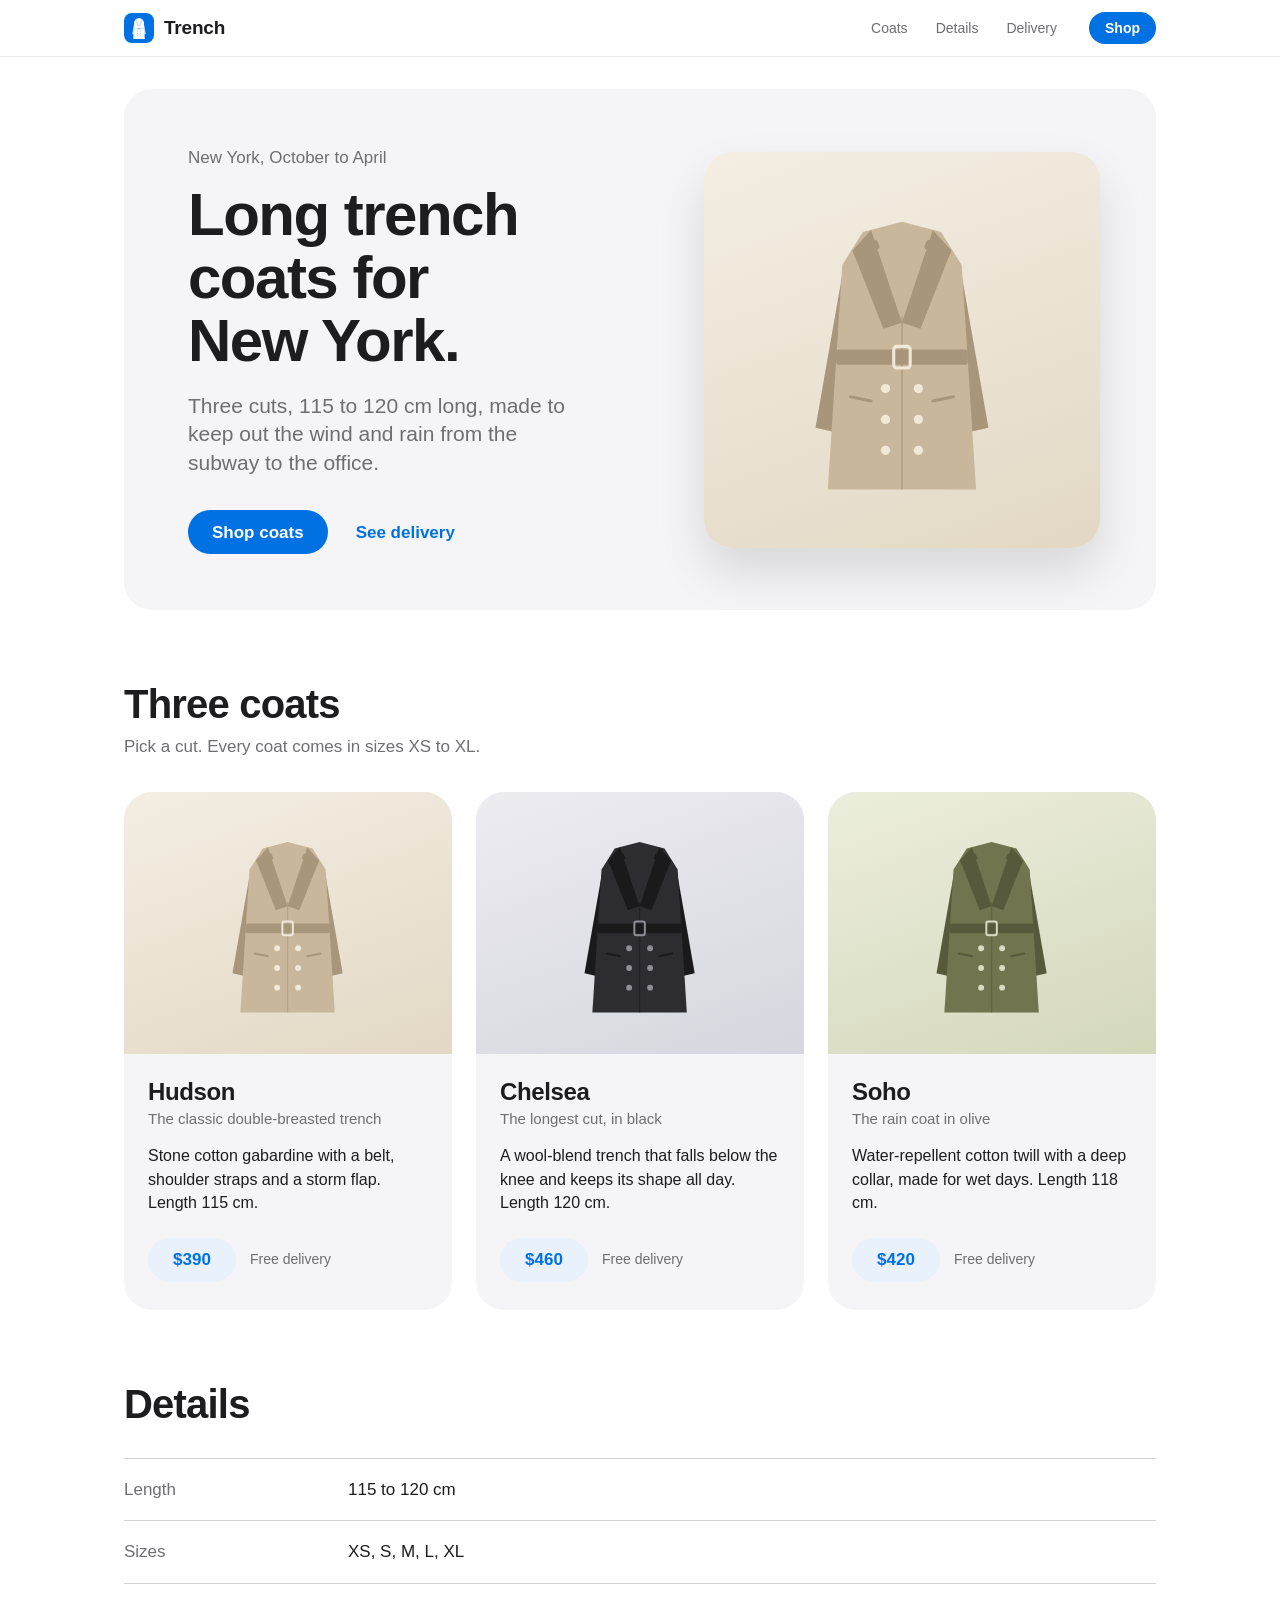
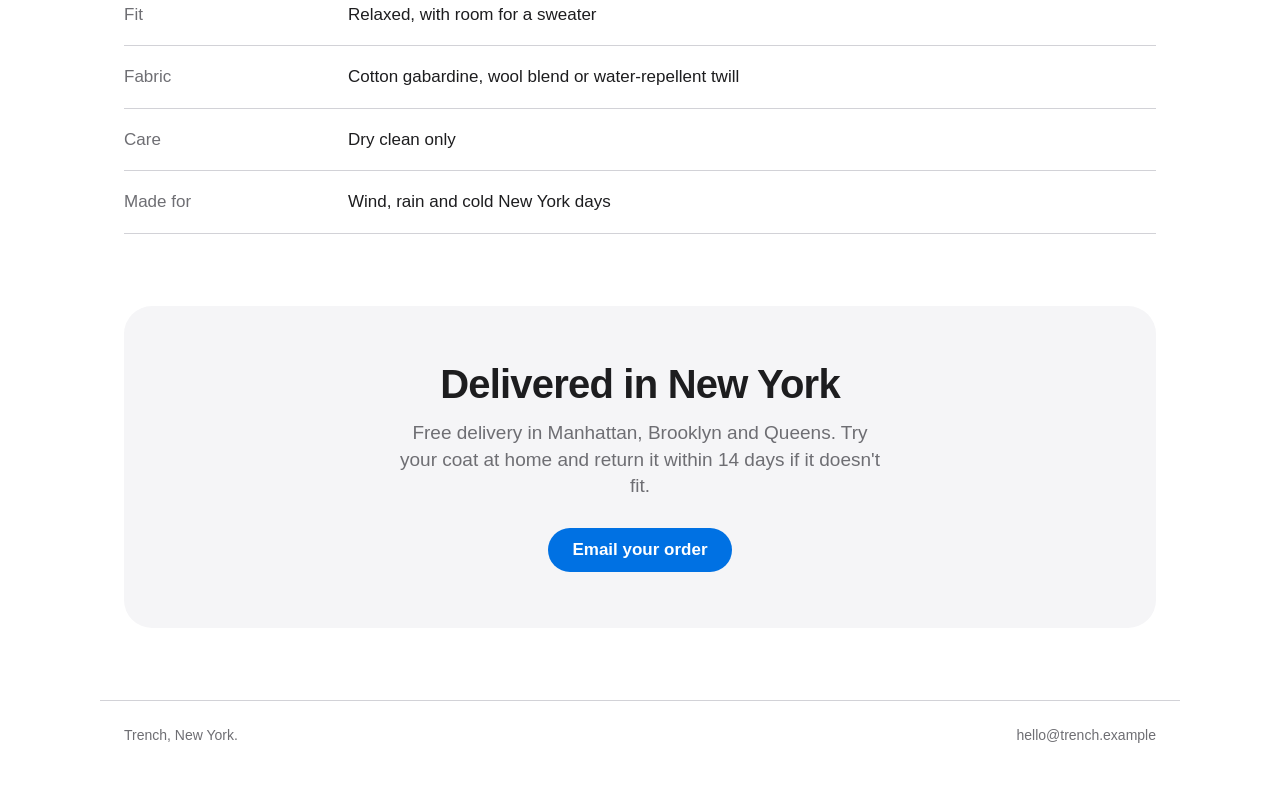
==== index.html @ 6873baaa "Add first version of the Trench website Static site in an App Store style: white background, blue bu" ====
<!doctype html>
<html lang="en">
<head>
  <meta charset="utf-8">
  <meta name="viewport" content="width=device-width, initial-scale=1">
  <title>Trench — Long trench coats in New York</title>
  <meta name="description" content="Three long trench coats, made for New York weather. Free delivery in Manhattan, Brooklyn and Queens.">
  <meta name="theme-color" content="#ffffff">
  <link rel="icon" href="data:image/svg+xml,%3Csvg xmlns='http://www.w3.org/2000/svg' viewBox='0 0 64 64'%3E%3Crect width='64' height='64' rx='14' fill='%230071e3'/%3E%3Cpath d='M22 12h20l6 14-5 30H21l-5-30z' fill='%23fff'/%3E%3C/svg%3E">
  <link rel="stylesheet" href="styles.css">
</head>
<body>

  <!-- One coat drawing, reused with a different colour for each model -->
  <svg width="0" height="0" style="position:absolute" aria-hidden="true" focusable="false">
    <defs>
      <symbol id="coat" viewBox="0 0 200 300">
        <!-- sleeves -->
        <path d="M44 66 L16 226 L42 232 L66 112 Z" fill="var(--coat-dark)"/>
        <path d="M156 66 L184 226 L158 232 L134 112 Z" fill="var(--coat-dark)"/>
        <!-- body -->
        <path d="M62 36 L100 26 L138 36 L158 68 L172 286 L28 286 L42 68 Z" fill="var(--coat)"/>
        <!-- centre placket -->
        <path d="M100 118 L100 286" stroke="var(--coat-dark)" stroke-width="2" opacity=".55"/>
        <!-- collar and lapels -->
        <path d="M70 34 L100 124 L82 130 L52 54 Z" fill="var(--coat-dark)"/>
        <path d="M130 34 L100 124 L118 130 L148 54 Z" fill="var(--coat-dark)"/>
        <!-- shoulder straps -->
        <rect x="52" y="48" width="26" height="9" rx="2" transform="rotate(-24 65 52)" fill="var(--coat-dark)"/>
        <rect x="122" y="48" width="26" height="9" rx="2" transform="rotate(24 135 52)" fill="var(--coat-dark)"/>
        <!-- belt -->
        <rect x="36" y="150" width="128" height="15" rx="3" fill="var(--coat-dark)"/>
        <rect x="92" y="147" width="16" height="21" rx="3" fill="none" stroke="var(--coat-light)" stroke-width="3"/>
        <!-- buttons -->
        <g fill="var(--coat-light)">
          <circle cx="84" cy="188" r="4.5"/><circle cx="116" cy="188" r="4.5"/>
          <circle cx="84" cy="218" r="4.5"/><circle cx="116" cy="218" r="4.5"/>
          <circle cx="84" cy="248" r="4.5"/><circle cx="116" cy="248" r="4.5"/>
        </g>
        <!-- pockets -->
        <path d="M50 196 L70 200 M150 196 L130 200" stroke="var(--coat-dark)" stroke-width="3" stroke-linecap="round"/>
      </symbol>
    </defs>
  </svg>

  <header class="nav">
    <div class="nav-inner">
      <a class="brand" href="#top" aria-label="Trench, home">
        <span class="brand-icon" aria-hidden="true">
          <svg viewBox="0 0 200 300" style="--coat:#fff;--coat-dark:#cfe3fb;--coat-light:#0071e3"><use href="#coat"/></svg>
        </span>
        Trench
      </a>
      <nav class="nav-links" aria-label="Main">
        <a href="#coats">Coats</a>
        <a href="#details">Details</a>
        <a href="#delivery">Delivery</a>
      </nav>
      <a class="btn btn-sm" href="#coats">Shop</a>
    </div>
  </header>

  <main id="top">

    <section class="hero" aria-labelledby="hero-title">
      <div class="hero-card">
        <div class="hero-copy">
          <p class="hero-sub">New York, October to April</p>
          <h1 id="hero-title">Long trench coats for New York.</h1>
          <p class="hero-text">Three cuts, 115 to 120 cm long, made to keep out the wind and rain from the subway to the office.</p>
          <div class="hero-actions">
            <a class="btn" href="#coats">Shop coats</a>
            <a class="link" href="#delivery">See delivery</a>
          </div>
        </div>
        <div class="hero-art" aria-hidden="true">
          <div class="tile tile-stone hero-tile">
            <svg viewBox="0 0 200 300" class="coat coat-stone"><use href="#coat"/></svg>
          </div>
        </div>
      </div>
    </section>

    <section class="section" id="coats" aria-labelledby="coats-title">
      <div class="section-head">
        <h2 id="coats-title">Three coats</h2>
        <p>Pick a cut. Every coat comes in sizes XS to XL.</p>
      </div>

      <div class="cards">

        <article class="card">
          <div class="tile tile-stone" aria-hidden="true">
            <svg viewBox="0 0 200 300" class="coat coat-stone"><use href="#coat"/></svg>
          </div>
          <div class="card-body">
            <h3>Hudson</h3>
            <p class="card-sub">The classic double-breasted trench</p>
            <p class="card-text">Stone cotton gabardine with a belt, shoulder straps and a storm flap. Length 115 cm.</p>
            <div class="card-foot">
              <a class="btn btn-price" href="mailto:hello@trench.example?subject=Order%3A%20Hudson%20trench&amp;body=Size%3A%20%0AAddress%20in%20New%20York%3A%20" aria-label="Order Hudson for $390">$390</a>
              <span class="muted">Free delivery</span>
            </div>
          </div>
        </article>

        <article class="card">
          <div class="tile tile-black" aria-hidden="true">
            <svg viewBox="0 0 200 300" class="coat coat-black"><use href="#coat"/></svg>
          </div>
          <div class="card-body">
            <h3>Chelsea</h3>
            <p class="card-sub">The longest cut, in black</p>
            <p class="card-text">A wool-blend trench that falls below the knee and keeps its shape all day. Length 120 cm.</p>
            <div class="card-foot">
              <a class="btn btn-price" href="mailto:hello@trench.example?subject=Order%3A%20Chelsea%20trench&amp;body=Size%3A%20%0AAddress%20in%20New%20York%3A%20" aria-label="Order Chelsea for $460">$460</a>
              <span class="muted">Free delivery</span>
            </div>
          </div>
        </article>

        <article class="card">
          <div class="tile tile-olive" aria-hidden="true">
            <svg viewBox="0 0 200 300" class="coat coat-olive"><use href="#coat"/></svg>
          </div>
          <div class="card-body">
            <h3>Soho</h3>
            <p class="card-sub">The rain coat in olive</p>
            <p class="card-text">Water-repellent cotton twill with a deep collar, made for wet days. Length 118 cm.</p>
            <div class="card-foot">
              <a class="btn btn-price" href="mailto:hello@trench.example?subject=Order%3A%20Soho%20trench&amp;body=Size%3A%20%0AAddress%20in%20New%20York%3A%20" aria-label="Order Soho for $420">$420</a>
              <span class="muted">Free delivery</span>
            </div>
          </div>
        </article>

      </div>
    </section>

    <section class="section" id="details" aria-labelledby="details-title">
      <div class="section-head">
        <h2 id="details-title">Details</h2>
      </div>
      <dl class="facts">
        <div><dt>Length</dt><dd>115 to 120 cm</dd></div>
        <div><dt>Sizes</dt><dd>XS, S, M, L, XL</dd></div>
        <div><dt>Fit</dt><dd>Relaxed, with room for a sweater</dd></div>
        <div><dt>Fabric</dt><dd>Cotton gabardine, wool blend or water-repellent twill</dd></div>
        <div><dt>Care</dt><dd>Dry clean only</dd></div>
        <div><dt>Made for</dt><dd>Wind, rain and cold New York days</dd></div>
      </dl>
    </section>

    <section class="section" id="delivery" aria-labelledby="delivery-title">
      <div class="band">
        <h2 id="delivery-title">Delivered in New York</h2>
        <p>Free delivery in Manhattan, Brooklyn and Queens. Try your coat at home and return it within 14 days if it doesn't fit.</p>
        <a class="btn" href="mailto:hello@trench.example?subject=Trench%20order">Email your order</a>
      </div>
    </section>

  </main>

  <footer class="footer">
    <p>Trench, New York.</p>
    <p><a href="mailto:hello@trench.example">hello@trench.example</a></p>
  </footer>

</body>
</html>
---- styles.css ----
:root {
  --blue: #0071e3;
  --blue-hover: #0a84ff;
  --ink: #1d1d1f;
  --muted: #6e6e73;
  --gray: #f5f5f7;
  --line: #d2d2d7;
  --white: #fff;
  --radius-lg: 28px;
  --radius-md: 22px;
  --maxw: 1080px;
  --gutter: 24px;
  --font: -apple-system, BlinkMacSystemFont, "SF Pro Text", "SF Pro Display", "Helvetica Neue", Helvetica, Arial, sans-serif;
}

*, *::before, *::after { box-sizing: border-box; }

html { scroll-behavior: smooth; scroll-padding-top: 72px; }

body {
  margin: 0;
  background: var(--white);
  color: var(--ink);
  font-family: var(--font);
  font-size: 17px;
  line-height: 1.5;
  -webkit-font-smoothing: antialiased;
}

h1, h2, h3, p, dl, dd { margin: 0; }

a { color: inherit; }

:focus-visible {
  outline: 3px solid var(--blue);
  outline-offset: 3px;
  border-radius: 8px;
}

/* ---------- Buttons ---------- */

.btn {
  display: inline-flex;
  align-items: center;
  justify-content: center;
  min-height: 44px;
  padding: 0 24px;
  border-radius: 999px;
  background: var(--blue);
  color: var(--white);
  font-size: 17px;
  font-weight: 600;
  text-decoration: none;
  transition: background-color .15s ease;
}

.btn:hover { background: var(--blue-hover); }

.btn-sm {
  min-height: 32px;
  padding: 0 16px;
  font-size: 14px;
}

.btn-price {
  min-width: 88px;
  background: #e8f1fc;
  color: var(--blue);
}

.btn-price:hover {
  background: var(--blue);
  color: var(--white);
}

.link {
  color: var(--blue);
  font-weight: 600;
  text-decoration: none;
}

.link:hover { text-decoration: underline; }

/* ---------- Navigation ---------- */

.nav {
  position: sticky;
  top: 0;
  z-index: 10;
  background: rgba(255, 255, 255, .82);
  -webkit-backdrop-filter: saturate(180%) blur(20px);
  backdrop-filter: saturate(180%) blur(20px);
  border-bottom: 1px solid rgba(0, 0, 0, .08);
}

.nav-inner {
  max-width: var(--maxw);
  margin: 0 auto;
  padding: 0 var(--gutter);
  height: 56px;
  display: flex;
  align-items: center;
  gap: 32px;
}

.brand {
  display: inline-flex;
  align-items: center;
  gap: 10px;
  font-size: 19px;
  font-weight: 700;
  letter-spacing: -.01em;
  text-decoration: none;
  margin-right: auto;
}

.brand-icon {
  display: grid;
  place-items: center;
  width: 30px;
  height: 30px;
  border-radius: 8px;
  background: var(--blue);
}

.brand-icon svg { width: 16px; height: 24px; }

.nav-links { display: flex; gap: 28px; }

.nav-links a {
  font-size: 14px;
  color: var(--muted);
  text-decoration: none;
}

.nav-links a:hover { color: var(--ink); }

/* ---------- Hero ---------- */

.hero {
  max-width: var(--maxw);
  margin: 0 auto;
  padding: 32px var(--gutter) 0;
}

.hero-card {
  display: grid;
  grid-template-columns: 1.1fr .9fr;
  align-items: center;
  gap: 32px;
  background: var(--gray);
  border-radius: var(--radius-lg);
  padding: 56px 56px 56px 64px;
  overflow: hidden;
}

.hero-sub {
  font-size: 17px;
  color: var(--muted);
  margin-bottom: 12px;
}

.hero-copy h1 {
  font-size: clamp(36px, 5.4vw, 60px);
  line-height: 1.05;
  letter-spacing: -.025em;
  font-weight: 700;
  max-width: 11ch;
}

.hero-text {
  margin-top: 20px;
  max-width: 34ch;
  font-size: 21px;
  line-height: 1.38;
  color: var(--muted);
}

.hero-actions {
  display: flex;
  align-items: center;
  gap: 28px;
  margin-top: 32px;
}

.hero-art { display: flex; justify-content: center; }

.hero-tile {
  width: min(100%, 360px);
  aspect-ratio: 1 / 1;
  box-shadow: 0 24px 48px rgba(0, 0, 0, .12);
}

/* ---------- Coat tiles ---------- */

.tile {
  display: grid;
  place-items: center;
  border-radius: var(--radius-lg);
  aspect-ratio: 1 / 1;
  width: 100%;
}

.tile .coat { width: 50%; height: auto; }

.tile-stone { background: linear-gradient(160deg, #f4eee3, #e3d8c5); }
.tile-black { background: linear-gradient(160deg, #ececf1, #d6d6de); }
.tile-olive { background: linear-gradient(160deg, #eceedd, #d4d8bb); }

.coat-stone { --coat: #c9b79c; --coat-dark: #a8967a; --coat-light: #f1e8d8; }
.coat-black { --coat: #2d2d31; --coat-dark: #1a1a1d; --coat-light: #8e8e96; }
.coat-olive { --coat: #70744f; --coat-dark: #565a3b; --coat-light: #d9dcc0; }

.hero-tile .coat { width: 52%; }

/* ---------- Sections ---------- */

.section {
  max-width: var(--maxw);
  margin: 0 auto;
  padding: 72px var(--gutter) 0;
}

.section-head { margin-bottom: 32px; }

.section-head h2,
.band h2 {
  font-size: clamp(28px, 3.6vw, 40px);
  line-height: 1.1;
  letter-spacing: -.02em;
  font-weight: 700;
}

.section-head p {
  margin-top: 8px;
  color: var(--muted);
}

/* ---------- Coat cards ---------- */

.cards {
  display: grid;
  grid-template-columns: repeat(3, 1fr);
  gap: 24px;
}

.card {
  display: flex;
  flex-direction: column;
  background: var(--gray);
  border-radius: var(--radius-lg);
  overflow: hidden;
}

.card .tile {
  border-radius: 0;
  aspect-ratio: 5 / 4;
}

.card .tile .coat { width: 40%; }

.card-body {
  display: flex;
  flex-direction: column;
  flex: 1;
  padding: 24px 24px 28px;
}

.card-body h3 {
  font-size: 24px;
  line-height: 1.15;
  letter-spacing: -.015em;
  font-weight: 700;
}

.card-sub {
  margin-top: 2px;
  color: var(--muted);
  font-size: 15px;
}

.card-text {
  margin-top: 14px;
  font-size: 16px;
  line-height: 1.45;
}

.card-foot {
  display: flex;
  align-items: center;
  gap: 14px;
  margin-top: auto;
  padding-top: 24px;
}

.muted {
  color: var(--muted);
  font-size: 14px;
}

/* ---------- Details list ---------- */

.facts {
  border-top: 1px solid var(--line);
}

.facts > div {
  display: grid;
  grid-template-columns: 200px 1fr;
  gap: 24px;
  padding: 18px 0;
  border-bottom: 1px solid var(--line);
}

.facts dt { color: var(--muted); }

/* ---------- Delivery band ---------- */

.band {
  background: var(--gray);
  border-radius: var(--radius-lg);
  padding: 56px 32px;
  text-align: center;
}

.band p {
  max-width: 46ch;
  margin: 14px auto 28px;
  color: var(--muted);
  font-size: 19px;
  line-height: 1.4;
}

/* ---------- Footer ---------- */

.footer {
  max-width: var(--maxw);
  margin: 72px auto 0;
  padding: 24px var(--gutter) 40px;
  border-top: 1px solid var(--line);
  display: flex;
  justify-content: space-between;
  gap: 16px;
  flex-wrap: wrap;
  color: var(--muted);
  font-size: 14px;
}

.footer a { text-decoration: none; }
.footer a:hover { text-decoration: underline; }

/* ---------- Tablet and phone ---------- */

@media (max-width: 900px) {
  .cards { grid-template-columns: 1fr; }
  .card { flex-direction: row; }
  .card .tile { width: 42%; aspect-ratio: auto; min-height: 100%; }
  .card-body { padding: 24px; }
}

@media (max-width: 760px) {
  body { font-size: 16px; }
  .nav-links { display: none; }
  .hero-card {
    grid-template-columns: 1fr;
    padding: 36px 24px 0;
    gap: 8px;
  }
  .hero-text { font-size: 18px; }
  .hero-art { margin: 32px -24px 0; }
  .hero-tile {
    width: 100%;
    max-width: 320px;
    aspect-ratio: 4 / 3;
    border-radius: var(--radius-lg) var(--radius-lg) 0 0;
    box-shadow: none;
  }
  .hero-tile .coat { width: 38%; }
  .section { padding-top: 56px; }
  .facts > div { grid-template-columns: 1fr; gap: 2px; }
  .band { padding: 40px 24px; }
}

@media (max-width: 520px) {
  .card { flex-direction: column; }
  .card .tile { width: 100%; aspect-ratio: 5 / 4; min-height: 0; }
}

@media (prefers-reduced-motion: reduce) {
  html { scroll-behavior: auto; }
  .btn { transition: none; }
}
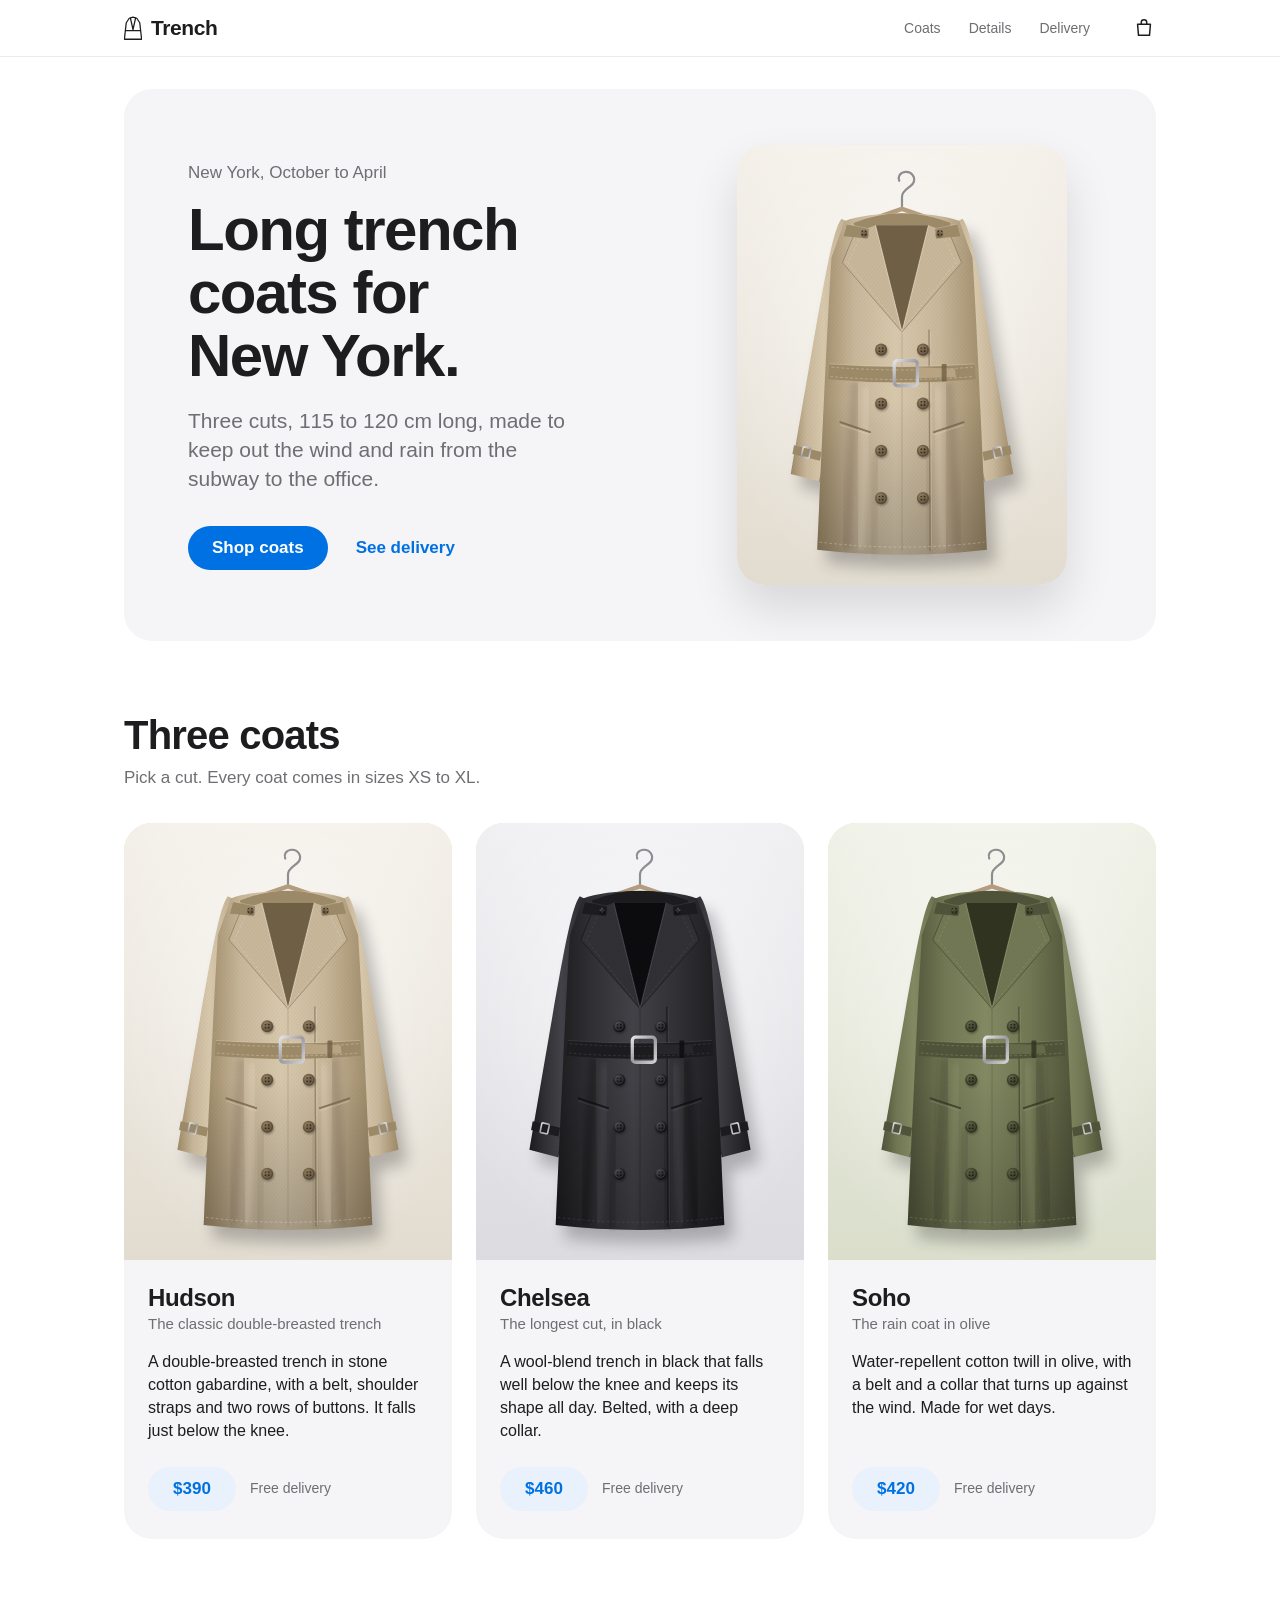
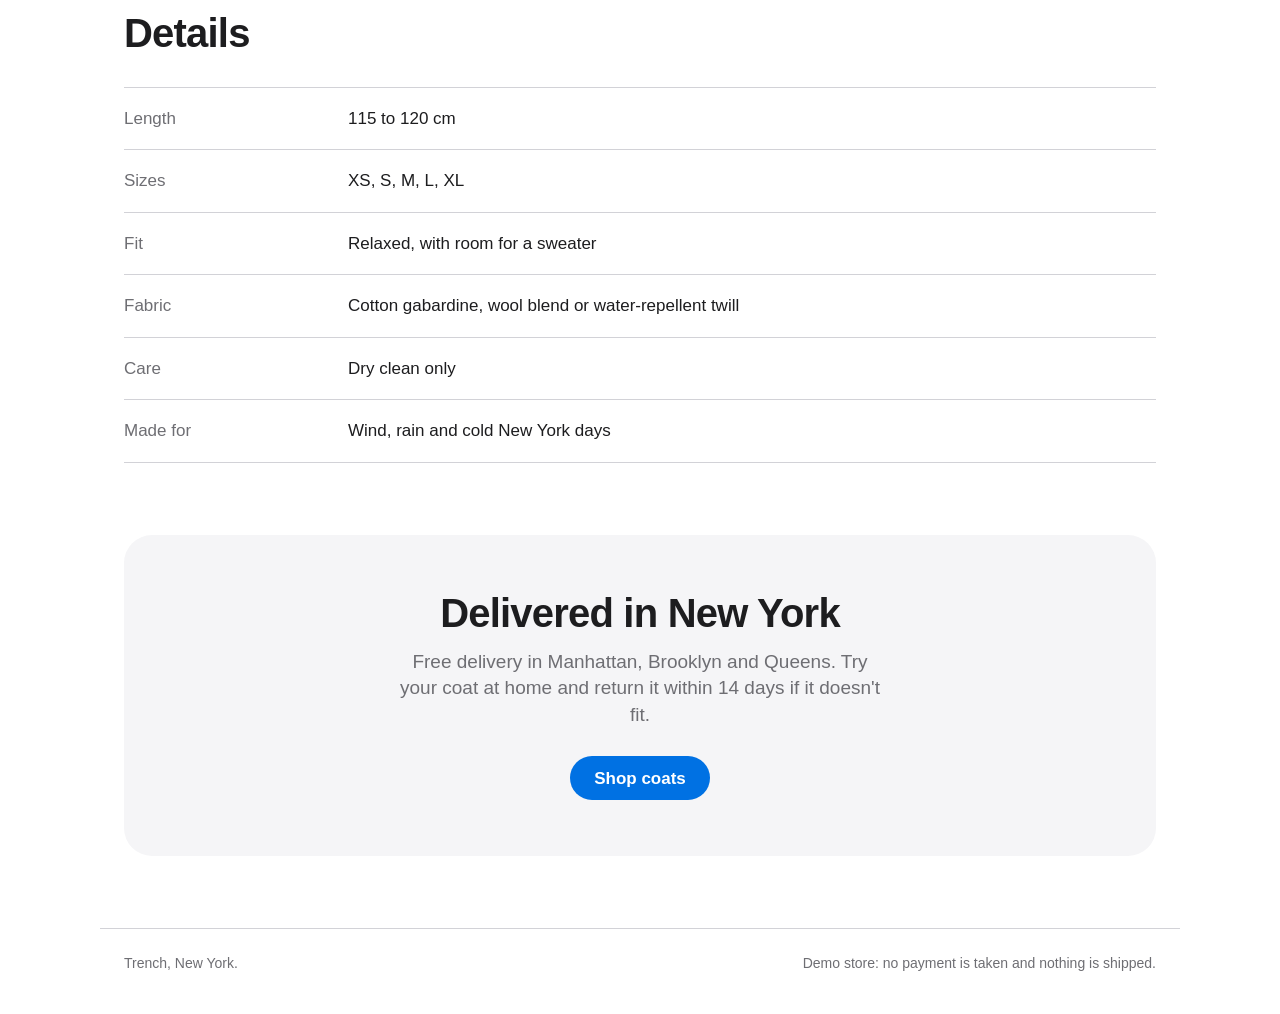
==== commit a6e45256: "Add logo, product images, bag and demo checkout - Minimal monochrome logo and favicon - Studio-style" ====
--- a/index.html
+++ b/index.html
@@ -6,59 +6,13 @@
   <title>Trench — Long trench coats in New York</title>
   <meta name="description" content="Three long trench coats, made for New York weather. Free delivery in Manhattan, Brooklyn and Queens.">
   <meta name="theme-color" content="#ffffff">
-  <link rel="icon" href="data:image/svg+xml,%3Csvg xmlns='http://www.w3.org/2000/svg' viewBox='0 0 64 64'%3E%3Crect width='64' height='64' rx='14' fill='%230071e3'/%3E%3Cpath d='M22 12h20l6 14-5 30H21l-5-30z' fill='%23fff'/%3E%3C/svg%3E">
+  <link rel="icon" type="image/svg+xml" href="assets/favicon.svg">
   <link rel="stylesheet" href="styles.css">
+  <script src="app.js" defer></script>
 </head>
-<body>
+<body data-page="home">
 
-  <!-- One coat drawing, reused with a different colour for each model -->
-  <svg width="0" height="0" style="position:absolute" aria-hidden="true" focusable="false">
-    <defs>
-      <symbol id="coat" viewBox="0 0 200 300">
-        <!-- sleeves -->
-        <path d="M44 66 L16 226 L42 232 L66 112 Z" fill="var(--coat-dark)"/>
-        <path d="M156 66 L184 226 L158 232 L134 112 Z" fill="var(--coat-dark)"/>
-        <!-- body -->
-        <path d="M62 36 L100 26 L138 36 L158 68 L172 286 L28 286 L42 68 Z" fill="var(--coat)"/>
-        <!-- centre placket -->
-        <path d="M100 118 L100 286" stroke="var(--coat-dark)" stroke-width="2" opacity=".55"/>
-        <!-- collar and lapels -->
-        <path d="M70 34 L100 124 L82 130 L52 54 Z" fill="var(--coat-dark)"/>
-        <path d="M130 34 L100 124 L118 130 L148 54 Z" fill="var(--coat-dark)"/>
-        <!-- shoulder straps -->
-        <rect x="52" y="48" width="26" height="9" rx="2" transform="rotate(-24 65 52)" fill="var(--coat-dark)"/>
-        <rect x="122" y="48" width="26" height="9" rx="2" transform="rotate(24 135 52)" fill="var(--coat-dark)"/>
-        <!-- belt -->
-        <rect x="36" y="150" width="128" height="15" rx="3" fill="var(--coat-dark)"/>
-        <rect x="92" y="147" width="16" height="21" rx="3" fill="none" stroke="var(--coat-light)" stroke-width="3"/>
-        <!-- buttons -->
-        <g fill="var(--coat-light)">
-          <circle cx="84" cy="188" r="4.5"/><circle cx="116" cy="188" r="4.5"/>
-          <circle cx="84" cy="218" r="4.5"/><circle cx="116" cy="218" r="4.5"/>
-          <circle cx="84" cy="248" r="4.5"/><circle cx="116" cy="248" r="4.5"/>
-        </g>
-        <!-- pockets -->
-        <path d="M50 196 L70 200 M150 196 L130 200" stroke="var(--coat-dark)" stroke-width="3" stroke-linecap="round"/>
-      </symbol>
-    </defs>
-  </svg>
-
-  <header class="nav">
-    <div class="nav-inner">
-      <a class="brand" href="#top" aria-label="Trench, home">
-        <span class="brand-icon" aria-hidden="true">
-          <svg viewBox="0 0 200 300" style="--coat:#fff;--coat-dark:#cfe3fb;--coat-light:#0071e3"><use href="#coat"/></svg>
-        </span>
-        Trench
-      </a>
-      <nav class="nav-links" aria-label="Main">
-        <a href="#coats">Coats</a>
-        <a href="#details">Details</a>
-        <a href="#delivery">Delivery</a>
-      </nav>
-      <a class="btn btn-sm" href="#coats">Shop</a>
-    </div>
-  </header>
+  <header id="site-header" class="nav"></header>
 
   <main id="top">
 
@@ -73,9 +27,9 @@
             <a class="link" href="#delivery">See delivery</a>
           </div>
         </div>
-        <div class="hero-art" aria-hidden="true">
-          <div class="tile tile-stone hero-tile">
-            <svg viewBox="0 0 200 300" class="coat coat-stone"><use href="#coat"/></svg>
+        <div class="hero-art">
+          <div class="hero-tile">
+            <img src="assets/products/hudson-front.svg" alt="Hudson trench coat in stone, hanging" width="600" height="800">
           </div>
         </div>
       </div>
@@ -86,55 +40,7 @@
         <h2 id="coats-title">Three coats</h2>
         <p>Pick a cut. Every coat comes in sizes XS to XL.</p>
       </div>
-
-      <div class="cards">
-
-        <article class="card">
-          <div class="tile tile-stone" aria-hidden="true">
-            <svg viewBox="0 0 200 300" class="coat coat-stone"><use href="#coat"/></svg>
-          </div>
-          <div class="card-body">
-            <h3>Hudson</h3>
-            <p class="card-sub">The classic double-breasted trench</p>
-            <p class="card-text">Stone cotton gabardine with a belt, shoulder straps and a storm flap. Length 115 cm.</p>
-            <div class="card-foot">
-              <a class="btn btn-price" href="mailto:hello@trench.example?subject=Order%3A%20Hudson%20trench&amp;body=Size%3A%20%0AAddress%20in%20New%20York%3A%20" aria-label="Order Hudson for $390">$390</a>
-              <span class="muted">Free delivery</span>
-            </div>
-          </div>
-        </article>
-
-        <article class="card">
-          <div class="tile tile-black" aria-hidden="true">
-            <svg viewBox="0 0 200 300" class="coat coat-black"><use href="#coat"/></svg>
-          </div>
-          <div class="card-body">
-            <h3>Chelsea</h3>
-            <p class="card-sub">The longest cut, in black</p>
-            <p class="card-text">A wool-blend trench that falls below the knee and keeps its shape all day. Length 120 cm.</p>
-            <div class="card-foot">
-              <a class="btn btn-price" href="mailto:hello@trench.example?subject=Order%3A%20Chelsea%20trench&amp;body=Size%3A%20%0AAddress%20in%20New%20York%3A%20" aria-label="Order Chelsea for $460">$460</a>
-              <span class="muted">Free delivery</span>
-            </div>
-          </div>
-        </article>
-
-        <article class="card">
-          <div class="tile tile-olive" aria-hidden="true">
-            <svg viewBox="0 0 200 300" class="coat coat-olive"><use href="#coat"/></svg>
-          </div>
-          <div class="card-body">
-            <h3>Soho</h3>
-            <p class="card-sub">The rain coat in olive</p>
-            <p class="card-text">Water-repellent cotton twill with a deep collar, made for wet days. Length 118 cm.</p>
-            <div class="card-foot">
-              <a class="btn btn-price" href="mailto:hello@trench.example?subject=Order%3A%20Soho%20trench&amp;body=Size%3A%20%0AAddress%20in%20New%20York%3A%20" aria-label="Order Soho for $420">$420</a>
-              <span class="muted">Free delivery</span>
-            </div>
-          </div>
-        </article>
-
-      </div>
+      <div class="cards" id="cards"></div>
     </section>
 
     <section class="section" id="details" aria-labelledby="details-title">
@@ -155,16 +61,13 @@
       <div class="band">
         <h2 id="delivery-title">Delivered in New York</h2>
         <p>Free delivery in Manhattan, Brooklyn and Queens. Try your coat at home and return it within 14 days if it doesn't fit.</p>
-        <a class="btn" href="mailto:hello@trench.example?subject=Trench%20order">Email your order</a>
+        <a class="btn" href="#coats">Shop coats</a>
       </div>
     </section>
 
   </main>
 
-  <footer class="footer">
-    <p>Trench, New York.</p>
-    <p><a href="mailto:hello@trench.example">hello@trench.example</a></p>
-  </footer>
+  <footer id="site-footer" class="footer"></footer>
 
 </body>
 </html>
--- a/styles.css
+++ b/styles.css
@@ -1,13 +1,15 @@
 :root {
   --blue: #0071e3;
   --blue-hover: #0a84ff;
+  --blue-soft: #e8f1fc;
   --ink: #1d1d1f;
   --muted: #6e6e73;
   --gray: #f5f5f7;
   --line: #d2d2d7;
   --white: #fff;
+  --danger: #b3261e;
   --radius-lg: 28px;
-  --radius-md: 22px;
+  --radius-md: 14px;
   --maxw: 1080px;
   --gutter: 24px;
   --font: -apple-system, BlinkMacSystemFont, "SF Pro Text", "SF Pro Display", "Helvetica Neue", Helvetica, Arial, sans-serif;
@@ -27,15 +29,32 @@
   -webkit-font-smoothing: antialiased;
 }
 
-h1, h2, h3, p, dl, dd { margin: 0; }
+h1, h2, h3, p, dl, dd, ul { margin: 0; }
+ul { padding: 0; list-style: none; }
 
 a { color: inherit; }
+
+img { display: block; max-width: 100%; }
+
+[hidden] { display: none !important; }
 
 :focus-visible {
   outline: 3px solid var(--blue);
   outline-offset: 3px;
   border-radius: 8px;
 }
+
+.sr-only {
+  position: absolute;
+  width: 1px;
+  height: 1px;
+  overflow: hidden;
+  clip: rect(0 0 0 0);
+  white-space: nowrap;
+}
+
+.muted { color: var(--muted); font-size: 14px; }
+.center { text-align: center; }
 
 /* ---------- Buttons ---------- */
 
@@ -45,33 +64,39 @@
   justify-content: center;
   min-height: 44px;
   padding: 0 24px;
+  border: 0;
   border-radius: 999px;
   background: var(--blue);
   color: var(--white);
+  font: inherit;
   font-size: 17px;
   font-weight: 600;
   text-decoration: none;
+  cursor: pointer;
   transition: background-color .15s ease;
 }
 
 .btn:hover { background: var(--blue-hover); }
-
-.btn-sm {
-  min-height: 32px;
-  padding: 0 16px;
-  font-size: 14px;
-}
+.btn:disabled { opacity: .55; cursor: default; }
+
+.btn-block { display: flex; width: 100%; min-height: 50px; }
 
 .btn-price {
   min-width: 88px;
-  background: #e8f1fc;
+  background: var(--blue-soft);
   color: var(--blue);
 }
 
-.btn-price:hover {
-  background: var(--blue);
-  color: var(--white);
-}
+.btn-price:hover { background: var(--blue); color: var(--white); }
+
+.btn-light {
+  background: var(--white);
+  color: var(--ink);
+  border: 1px solid var(--line);
+  min-height: 48px;
+}
+
+.btn-light:hover { background: var(--gray); }
 
 .link {
   color: var(--blue);
@@ -81,12 +106,24 @@
 
 .link:hover { text-decoration: underline; }
 
+.text-btn {
+  padding: 0;
+  border: 0;
+  background: none;
+  color: var(--blue);
+  font: inherit;
+  cursor: pointer;
+}
+
+.text-btn:hover { text-decoration: underline; }
+
 /* ---------- Navigation ---------- */
 
 .nav {
   position: sticky;
   top: 0;
   z-index: 10;
+  min-height: 57px;
   background: rgba(255, 255, 255, .82);
   -webkit-backdrop-filter: saturate(180%) blur(20px);
   backdrop-filter: saturate(180%) blur(20px);
@@ -106,24 +143,15 @@
 .brand {
   display: inline-flex;
   align-items: center;
-  gap: 10px;
-  font-size: 19px;
-  font-weight: 700;
-  letter-spacing: -.01em;
+  gap: 9px;
+  font-size: 21px;
+  font-weight: 600;
+  letter-spacing: -.02em;
   text-decoration: none;
   margin-right: auto;
 }
 
-.brand-icon {
-  display: grid;
-  place-items: center;
-  width: 30px;
-  height: 30px;
-  border-radius: 8px;
-  background: var(--blue);
-}
-
-.brand-icon svg { width: 16px; height: 24px; }
+.mark { width: 18px; height: 24px; }
 
 .nav-links { display: flex; gap: 28px; }
 
@@ -134,6 +162,32 @@
 }
 
 .nav-links a:hover { color: var(--ink); }
+
+.bag {
+  position: relative;
+  display: inline-grid;
+  place-items: center;
+  width: 44px;
+  height: 44px;
+  margin-right: -10px;
+  color: var(--ink);
+}
+
+.bag-count {
+  position: absolute;
+  top: 4px;
+  right: 2px;
+  min-width: 18px;
+  height: 18px;
+  padding: 0 5px;
+  border-radius: 999px;
+  background: var(--ink);
+  color: var(--white);
+  font-size: 11px;
+  font-weight: 600;
+  line-height: 18px;
+  text-align: center;
+}
 
 /* ---------- Hero ---------- */
 
@@ -186,32 +240,14 @@
 .hero-art { display: flex; justify-content: center; }
 
 .hero-tile {
-  width: min(100%, 360px);
-  aspect-ratio: 1 / 1;
+  width: min(100%, 330px);
+  aspect-ratio: 3 / 4;
+  border-radius: var(--radius-lg);
+  overflow: hidden;
   box-shadow: 0 24px 48px rgba(0, 0, 0, .12);
 }
 
-/* ---------- Coat tiles ---------- */
-
-.tile {
-  display: grid;
-  place-items: center;
-  border-radius: var(--radius-lg);
-  aspect-ratio: 1 / 1;
-  width: 100%;
-}
-
-.tile .coat { width: 50%; height: auto; }
-
-.tile-stone { background: linear-gradient(160deg, #f4eee3, #e3d8c5); }
-.tile-black { background: linear-gradient(160deg, #ececf1, #d6d6de); }
-.tile-olive { background: linear-gradient(160deg, #eceedd, #d4d8bb); }
-
-.coat-stone { --coat: #c9b79c; --coat-dark: #a8967a; --coat-light: #f1e8d8; }
-.coat-black { --coat: #2d2d31; --coat-dark: #1a1a1d; --coat-light: #8e8e96; }
-.coat-olive { --coat: #70744f; --coat-dark: #565a3b; --coat-light: #d9dcc0; }
-
-.hero-tile .coat { width: 52%; }
+.hero-tile img { width: 100%; height: 100%; object-fit: cover; }
 
 /* ---------- Sections ---------- */
 
@@ -252,12 +288,13 @@
   overflow: hidden;
 }
 
-.card .tile {
-  border-radius: 0;
-  aspect-ratio: 5 / 4;
-}
-
-.card .tile .coat { width: 40%; }
+.card-media {
+  display: block;
+  aspect-ratio: 3 / 4;
+  overflow: hidden;
+}
+
+.card-media img { width: 100%; height: 100%; object-fit: cover; }
 
 .card-body {
   display: flex;
@@ -273,6 +310,8 @@
   font-weight: 700;
 }
 
+.card-body h3 a { text-decoration: none; }
+
 .card-sub {
   margin-top: 2px;
   color: var(--muted);
@@ -293,16 +332,9 @@
   padding-top: 24px;
 }
 
-.muted {
-  color: var(--muted);
-  font-size: 14px;
-}
-
 /* ---------- Details list ---------- */
 
-.facts {
-  border-top: 1px solid var(--line);
-}
+.facts { border-top: 1px solid var(--line); }
 
 .facts > div {
   display: grid;
@@ -313,6 +345,13 @@
 }
 
 .facts dt { color: var(--muted); }
+
+.facts.compact > div {
+  grid-template-columns: 110px 1fr;
+  gap: 16px;
+  padding: 12px 0;
+  font-size: 15px;
+}
 
 /* ---------- Delivery band ---------- */
 
@@ -331,6 +370,362 @@
   line-height: 1.4;
 }
 
+/* ---------- Inner pages ---------- */
+
+.page {
+  max-width: var(--maxw);
+  min-height: 60vh;
+  margin: 0 auto;
+  padding: 40px var(--gutter) 0;
+}
+
+.page.narrow { max-width: 760px; }
+
+.page-title {
+  font-size: clamp(32px, 4vw, 44px);
+  line-height: 1.1;
+  letter-spacing: -.02em;
+  margin-bottom: 32px;
+}
+
+.empty {
+  padding: 72px 0;
+  text-align: center;
+}
+
+.empty h1, .empty h2 { font-size: 28px; letter-spacing: -.01em; }
+.empty p { margin: 8px 0 24px; color: var(--muted); }
+
+/* ---------- Product page ---------- */
+
+.pdp {
+  display: grid;
+  grid-template-columns: 1.1fr .9fr;
+  gap: 56px;
+  align-items: start;
+}
+
+.gallery-main {
+  aspect-ratio: 3 / 4;
+  border-radius: var(--radius-lg);
+  overflow: hidden;
+}
+
+.gallery-main img { width: 100%; height: 100%; object-fit: cover; }
+
+.thumbs {
+  display: grid;
+  grid-template-columns: repeat(3, 1fr);
+  gap: 12px;
+  margin-top: 12px;
+}
+
+.thumb {
+  padding: 0;
+  aspect-ratio: 3 / 4;
+  border: 2px solid transparent;
+  border-radius: 16px;
+  overflow: hidden;
+  cursor: pointer;
+}
+
+.thumb[aria-pressed="true"] { border-color: var(--ink); }
+.thumb img { width: 100%; height: 100%; object-fit: cover; }
+
+.pdp-info h1 {
+  font-size: clamp(32px, 4vw, 44px);
+  line-height: 1.05;
+  letter-spacing: -.025em;
+}
+
+.pdp-sub { margin-top: 6px; color: var(--muted); font-size: 19px; }
+.pdp-price { margin-top: 20px; font-size: 28px; font-weight: 600; }
+.pdp-desc { margin-top: 16px; max-width: 46ch; }
+
+.sizes { margin: 28px 0 0; padding: 0; border: 0; }
+.sizes legend { padding: 0; margin-bottom: 10px; font-weight: 600; }
+
+.size-row { display: grid; grid-template-columns: repeat(5, 1fr); gap: 8px; }
+
+.size-row input {
+  position: absolute;
+  opacity: 0;
+  pointer-events: none;
+}
+
+.size-row label {
+  display: grid;
+  place-items: center;
+  min-height: 48px;
+  border: 1px solid var(--line);
+  border-radius: 12px;
+  font-weight: 500;
+  cursor: pointer;
+}
+
+.size-row label:hover { border-color: var(--muted); }
+
+.size-row input:checked + label {
+  border-color: var(--blue);
+  box-shadow: inset 0 0 0 1px var(--blue);
+  background: var(--blue-soft);
+  color: var(--blue);
+  font-weight: 600;
+}
+
+.size-row input:focus-visible + label {
+  outline: 3px solid var(--blue);
+  outline-offset: 2px;
+}
+
+#add-btn { margin-top: 20px; }
+
+.pdp-status { min-height: 24px; margin-top: 12px; font-size: 15px; }
+.pdp-status a { color: var(--blue); font-weight: 600; text-decoration: none; }
+.pdp-status a:hover { text-decoration: underline; }
+
+.pdp-points { margin: 12px 0 28px; color: var(--muted); font-size: 15px; }
+.pdp-points li { padding: 4px 0; }
+
+/* ---------- Bag ---------- */
+
+.cart-layout {
+  display: grid;
+  grid-template-columns: 1fr 360px;
+  gap: 56px;
+  align-items: start;
+}
+
+.cart-item {
+  display: grid;
+  grid-template-columns: 112px 1fr auto;
+  gap: 20px;
+  padding: 24px 0;
+  border-bottom: 1px solid var(--line);
+}
+
+.cart-item:first-child { padding-top: 0; }
+
+.cart-img {
+  display: block;
+  aspect-ratio: 3 / 4;
+  border-radius: var(--radius-md);
+  overflow: hidden;
+}
+
+.cart-img img { width: 100%; height: 100%; object-fit: cover; }
+
+.cart-name {
+  font-size: 19px;
+  font-weight: 600;
+  text-decoration: none;
+}
+
+.cart-info { display: flex; flex-direction: column; align-items: flex-start; gap: 4px; }
+.cart-info .qty { margin: 10px 0 6px; }
+.cart-price { font-weight: 600; }
+
+.qty {
+  display: inline-flex;
+  align-items: center;
+  border: 1px solid var(--line);
+  border-radius: 999px;
+}
+
+.qty button {
+  width: 40px;
+  height: 40px;
+  border: 0;
+  border-radius: 999px;
+  background: none;
+  color: var(--ink);
+  font: inherit;
+  font-size: 20px;
+  cursor: pointer;
+}
+
+.qty button:hover:not(:disabled) { background: var(--gray); }
+.qty button:disabled { color: var(--line); cursor: default; }
+.qty span { min-width: 28px; text-align: center; font-weight: 600; }
+
+/* ---------- Summary ---------- */
+
+.summary {
+  position: sticky;
+  top: 80px;
+  padding: 28px;
+  background: var(--gray);
+  border-radius: 24px;
+}
+
+.summary h2 { font-size: 22px; letter-spacing: -.01em; margin-bottom: 16px; }
+
+.sum-rows { margin-bottom: 20px; }
+
+.sum-rows > div {
+  display: flex;
+  justify-content: space-between;
+  gap: 16px;
+  padding: 6px 0;
+}
+
+.sum-rows dt { color: var(--muted); }
+
+.sum-rows .sum-total {
+  margin-top: 10px;
+  padding-top: 14px;
+  border-top: 1px solid var(--line);
+  font-size: 19px;
+  font-weight: 700;
+}
+
+.sum-rows .sum-total dt { color: var(--ink); }
+
+.summary .muted.center { margin-top: 14px; }
+
+.promo { margin-bottom: 20px; }
+.promo label { display: block; margin-bottom: 6px; font-size: 14px; color: var(--muted); }
+.promo-row { display: flex; gap: 10px; }
+.promo-row input { flex: 1; min-width: 0; }
+.promo-msg { margin-top: 8px; font-size: 14px; color: var(--muted); }
+.promo-msg.is-error { color: var(--danger); }
+
+.mini-list { margin-bottom: 16px; }
+
+.mini-list li {
+  display: flex;
+  align-items: center;
+  gap: 14px;
+  padding: 8px 0;
+}
+
+.mini-img {
+  position: relative;
+  flex: none;
+  width: 52px;
+  aspect-ratio: 3 / 4;
+  border-radius: 10px;
+  overflow: hidden;
+}
+
+.mini-img img { width: 100%; height: 100%; object-fit: cover; }
+
+.mini-qty {
+  position: absolute;
+  top: 3px;
+  right: 3px;
+  min-width: 18px;
+  height: 18px;
+  border-radius: 999px;
+  background: var(--ink);
+  color: var(--white);
+  font-size: 11px;
+  font-weight: 600;
+  line-height: 18px;
+  text-align: center;
+}
+
+.mini-name { flex: 1; display: flex; flex-direction: column; font-weight: 600; }
+.mini-name .muted { font-weight: 400; }
+
+/* ---------- Forms and checkout ---------- */
+
+.checkout-layout {
+  display: grid;
+  grid-template-columns: 1fr 380px;
+  gap: 56px;
+  align-items: start;
+}
+
+.demo-note {
+  margin-bottom: 32px;
+  padding: 14px 18px;
+  background: var(--blue-soft);
+  border-radius: var(--radius-md);
+  font-size: 15px;
+}
+
+.block { margin-bottom: 40px; }
+.block h2 { margin-bottom: 16px; font-size: 22px; letter-spacing: -.01em; }
+
+.field { margin-bottom: 16px; }
+.field label { display: block; margin-bottom: 6px; font-size: 14px; color: var(--muted); }
+
+input[type="text"], input[type="email"], input[type="tel"], select {
+  width: 100%;
+  height: 50px;
+  padding: 0 14px;
+  border: 1px solid var(--line);
+  border-radius: 12px;
+  background: var(--white);
+  color: var(--ink);
+  font: inherit;
+  font-size: 17px;
+}
+
+input[type="text"]:focus, input[type="email"]:focus, input[type="tel"]:focus, select:focus {
+  outline: 3px solid rgba(0, 113, 227, .3);
+  outline-offset: 0;
+  border-color: var(--blue);
+}
+
+input[aria-invalid="true"] { border-color: var(--danger); }
+
+.field-error { margin-top: 6px; color: var(--danger); font-size: 14px; }
+
+.form-error {
+  margin-bottom: 24px;
+  padding: 14px 16px;
+  border-radius: 12px;
+  background: #fdecea;
+  color: var(--danger);
+  font-weight: 500;
+}
+
+.grid-2 { display: grid; grid-template-columns: 1fr 1fr; gap: 16px; }
+.grid-3 { display: grid; grid-template-columns: 1.5fr .8fr 1fr; gap: 16px; }
+
+.methods { margin: 0; padding: 0; border: 0; }
+
+.method {
+  display: flex;
+  align-items: flex-start;
+  gap: 14px;
+  margin-bottom: 10px;
+  padding: 16px;
+  border: 1px solid var(--line);
+  border-radius: var(--radius-md);
+  cursor: pointer;
+}
+
+.method input { margin-top: 5px; width: 18px; height: 18px; accent-color: var(--blue); }
+.method > span { display: flex; flex-direction: column; }
+.method:has(input:checked) { border-color: var(--blue); box-shadow: inset 0 0 0 1px var(--blue); }
+.method:has(input:disabled) { opacity: .55; cursor: default; }
+
+#place { margin-top: 8px; }
+
+/* ---------- Confirmation ---------- */
+
+.thanks { padding: 24px 0 40px; text-align: center; }
+
+.check {
+  display: grid;
+  place-items: center;
+  width: 64px;
+  height: 64px;
+  margin: 0 auto 20px;
+  border-radius: 999px;
+  background: var(--blue-soft);
+  color: var(--blue);
+}
+
+.thanks h1 { font-size: clamp(32px, 4vw, 44px); letter-spacing: -.02em; }
+.thanks .lead { margin: 12px auto 8px; max-width: 46ch; font-size: 19px; }
+
+.confirm-grid { display: grid; grid-template-columns: 1fr 1fr; gap: 24px; }
+.confirm-grid .block p + p { margin-top: 10px; }
+
 /* ---------- Footer ---------- */
 
 .footer {
@@ -346,16 +741,16 @@
   font-size: 14px;
 }
 
-.footer a { text-decoration: none; }
-.footer a:hover { text-decoration: underline; }
-
 /* ---------- Tablet and phone ---------- */
 
 @media (max-width: 900px) {
   .cards { grid-template-columns: 1fr; }
   .card { flex-direction: row; }
-  .card .tile { width: 42%; aspect-ratio: auto; min-height: 100%; }
+  .card-media { width: 40%; aspect-ratio: auto; flex: none; }
   .card-body { padding: 24px; }
+  .pdp, .cart-layout, .checkout-layout { grid-template-columns: 1fr; gap: 36px; }
+  .summary { position: static; }
+  .checkout-layout .summary { order: -1; }
 }
 
 @media (max-width: 760px) {
@@ -367,23 +762,26 @@
     gap: 8px;
   }
   .hero-text { font-size: 18px; }
-  .hero-art { margin: 32px -24px 0; }
+  .hero-art { margin-top: 32px; }
   .hero-tile {
-    width: 100%;
-    max-width: 320px;
-    aspect-ratio: 4 / 3;
+    width: 72%;
+    max-width: 300px;
     border-radius: var(--radius-lg) var(--radius-lg) 0 0;
     box-shadow: none;
   }
-  .hero-tile .coat { width: 38%; }
   .section { padding-top: 56px; }
   .facts > div { grid-template-columns: 1fr; gap: 2px; }
+  .facts.compact > div { grid-template-columns: 100px 1fr; gap: 12px; }
   .band { padding: 40px 24px; }
+  .confirm-grid { grid-template-columns: 1fr; gap: 0; }
+  .grid-3 { grid-template-columns: 1fr 1fr; }
+  .grid-3 > :first-child { grid-column: 1 / -1; }
+  .cart-item { grid-template-columns: 88px 1fr auto; gap: 14px; }
 }
 
 @media (max-width: 520px) {
   .card { flex-direction: column; }
-  .card .tile { width: 100%; aspect-ratio: 5 / 4; min-height: 0; }
+  .card-media { width: 100%; aspect-ratio: 4 / 5; }
 }
 
 @media (prefers-reduced-motion: reduce) {
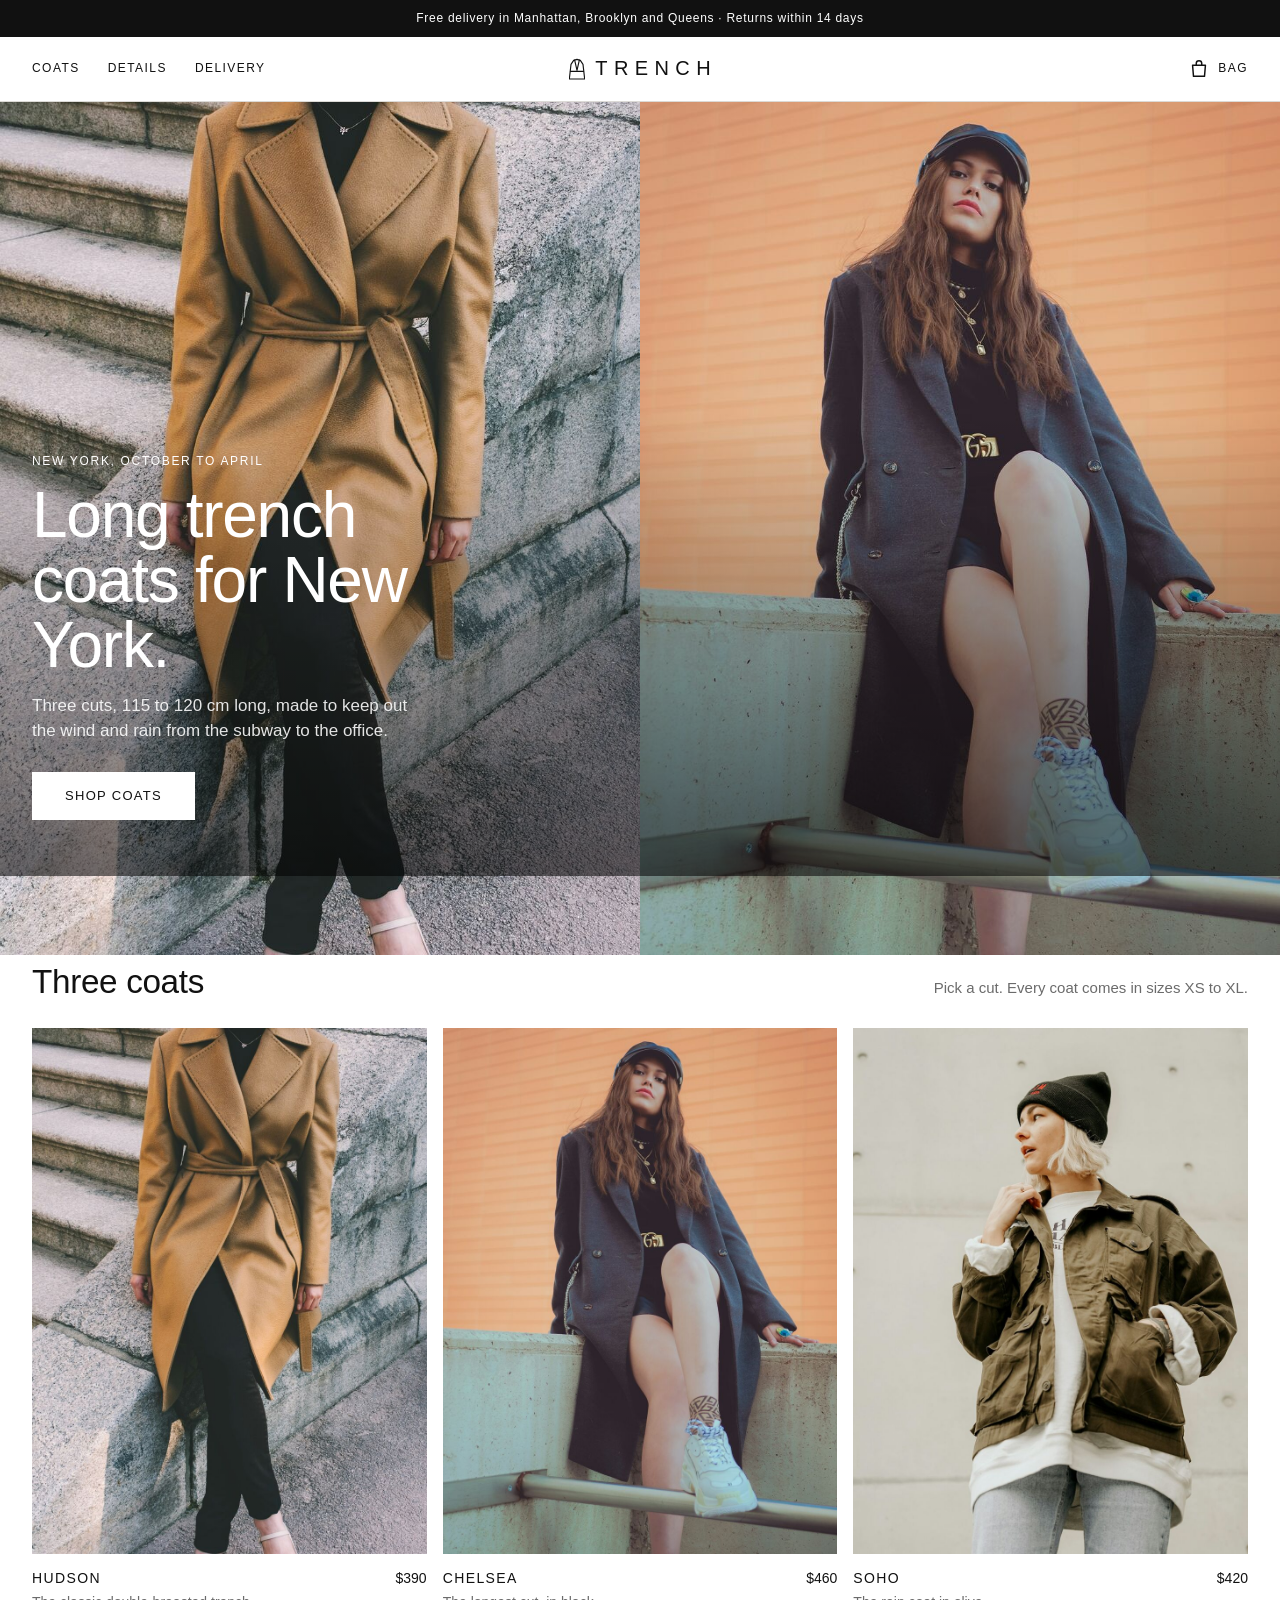
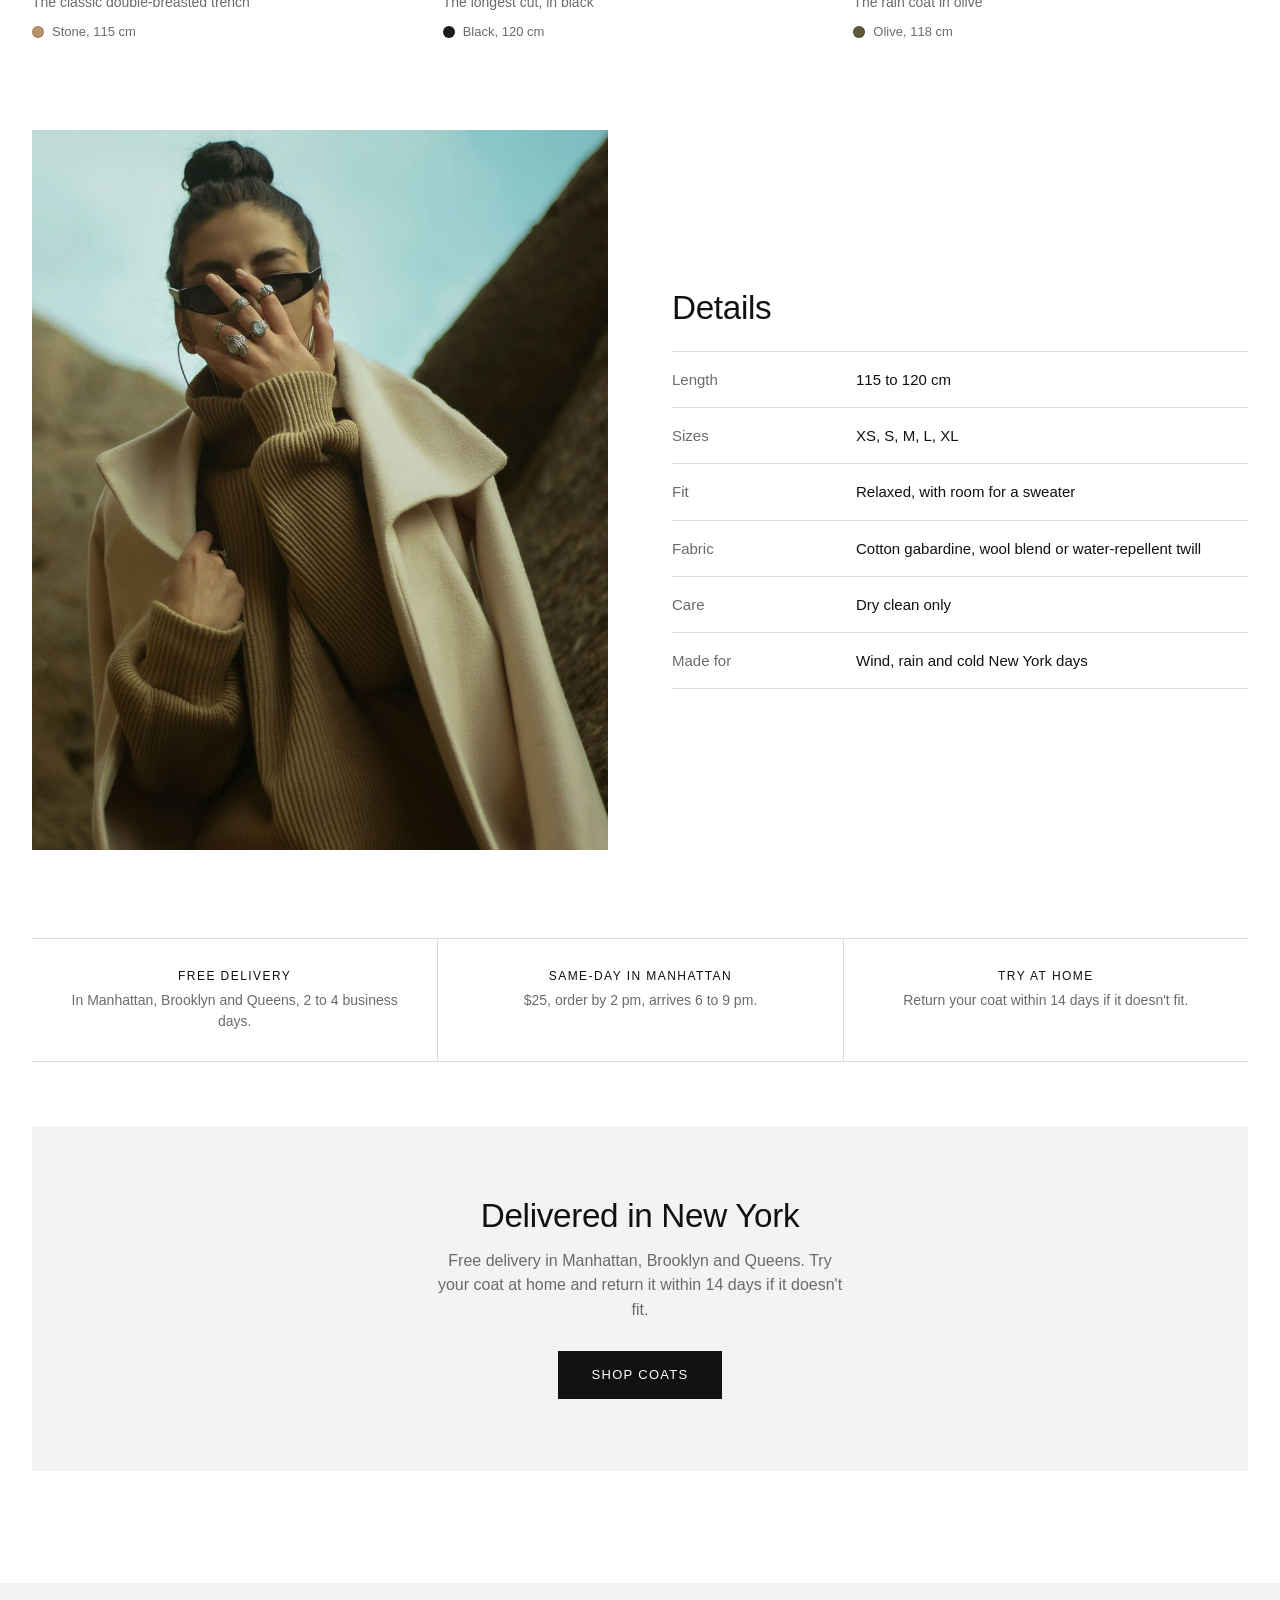
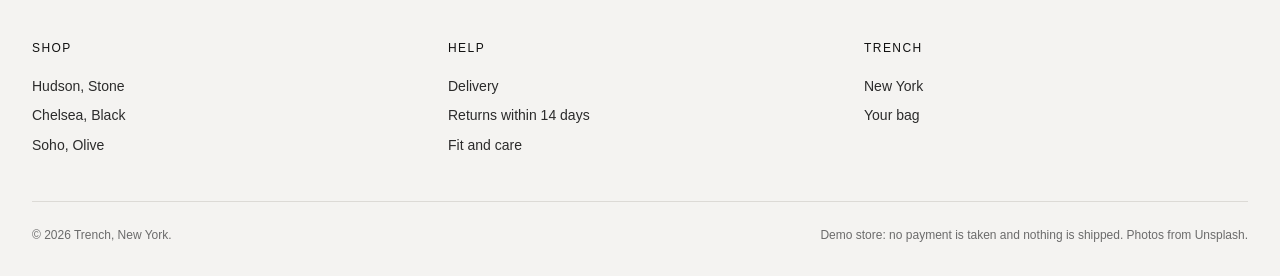
==== commit fe1121ff: "Use real coat photos, add 'Added to bag' panel, restyle as a fashion store - Replace the drawn SVG c" ====
--- a/index.html
+++ b/index.html
@@ -17,20 +17,16 @@
   <main id="top">
 
     <section class="hero" aria-labelledby="hero-title">
-      <div class="hero-card">
-        <div class="hero-copy">
-          <p class="hero-sub">New York, October to April</p>
-          <h1 id="hero-title">Long trench coats for New York.</h1>
-          <p class="hero-text">Three cuts, 115 to 120 cm long, made to keep out the wind and rain from the subway to the office.</p>
-          <div class="hero-actions">
-            <a class="btn" href="#coats">Shop coats</a>
-            <a class="link" href="#delivery">See delivery</a>
-          </div>
-        </div>
-        <div class="hero-art">
-          <div class="hero-tile">
-            <img src="assets/products/hudson-front.svg" alt="Hudson trench coat in stone, hanging" width="600" height="800">
-          </div>
+      <div class="hero-media">
+        <img src="assets/products/hudson-front.jpg" alt="Woman in a belted Hudson trench coat on stone steps" width="900" height="1200" fetchpriority="high">
+        <img src="assets/products/chelsea-front.jpg" alt="Woman in a long black Chelsea coat" width="900" height="1200" fetchpriority="high">
+      </div>
+      <div class="hero-copy">
+        <p class="eyebrow">New York, October to April</p>
+        <h1 id="hero-title">Long trench coats for New York.</h1>
+        <p class="hero-text">Three cuts, 115 to 120 cm long, made to keep out the wind and rain from the subway to the office.</p>
+        <div class="hero-actions">
+          <a class="btn btn-white" href="#coats">Shop coats</a>
         </div>
       </div>
     </section>
@@ -44,20 +40,30 @@
     </section>
 
     <section class="section" id="details" aria-labelledby="details-title">
-      <div class="section-head">
-        <h2 id="details-title">Details</h2>
+      <div class="split">
+        <div class="split-media">
+          <img src="assets/products/hudson-detail.jpg" alt="Close-up of a stone trench coat collar" width="900" height="1200" loading="lazy">
+        </div>
+        <div class="split-copy">
+          <h2 id="details-title">Details</h2>
+          <dl class="facts">
+            <div><dt>Length</dt><dd>115 to 120 cm</dd></div>
+            <div><dt>Sizes</dt><dd>XS, S, M, L, XL</dd></div>
+            <div><dt>Fit</dt><dd>Relaxed, with room for a sweater</dd></div>
+            <div><dt>Fabric</dt><dd>Cotton gabardine, wool blend or water-repellent twill</dd></div>
+            <div><dt>Care</dt><dd>Dry clean only</dd></div>
+            <div><dt>Made for</dt><dd>Wind, rain and cold New York days</dd></div>
+          </dl>
+        </div>
       </div>
-      <dl class="facts">
-        <div><dt>Length</dt><dd>115 to 120 cm</dd></div>
-        <div><dt>Sizes</dt><dd>XS, S, M, L, XL</dd></div>
-        <div><dt>Fit</dt><dd>Relaxed, with room for a sweater</dd></div>
-        <div><dt>Fabric</dt><dd>Cotton gabardine, wool blend or water-repellent twill</dd></div>
-        <div><dt>Care</dt><dd>Dry clean only</dd></div>
-        <div><dt>Made for</dt><dd>Wind, rain and cold New York days</dd></div>
-      </dl>
     </section>
 
     <section class="section" id="delivery" aria-labelledby="delivery-title">
+      <ul class="perks">
+        <li><strong>Free delivery</strong><span>In Manhattan, Brooklyn and Queens, 2 to 4 business days.</span></li>
+        <li><strong>Same-day in Manhattan</strong><span>$25, order by 2 pm, arrives 6 to 9 pm.</span></li>
+        <li><strong>Try at home</strong><span>Return your coat within 14 days if it doesn't fit.</span></li>
+      </ul>
       <div class="band">
         <h2 id="delivery-title">Delivered in New York</h2>
         <p>Free delivery in Manhattan, Brooklyn and Queens. Try your coat at home and return it within 14 days if it doesn't fit.</p>
--- a/styles.css
+++ b/styles.css
@@ -1,60 +1,57 @@
 :root {
-  --blue: #0071e3;
-  --blue-hover: #0a84ff;
-  --blue-soft: #e8f1fc;
-  --ink: #1d1d1f;
-  --muted: #6e6e73;
-  --gray: #f5f5f7;
-  --line: #d2d2d7;
+  --ink: #111;
+  --ink-2: #2b2b2b;
+  --muted: #6b6b6b;
+  --gray: #f4f3f1;
+  --gray-2: #eae8e4;
+  --line: #dcdad6;
   --white: #fff;
+  --accent: #111;
   --danger: #b3261e;
-  --radius-lg: 28px;
-  --radius-md: 14px;
-  --maxw: 1080px;
-  --gutter: 24px;
-  --font: -apple-system, BlinkMacSystemFont, "SF Pro Text", "SF Pro Display", "Helvetica Neue", Helvetica, Arial, sans-serif;
+  --ok: #1e6b3a;
+  --maxw: 1360px;
+  --gutter: 32px;
+  --font: "Helvetica Neue", Helvetica, -apple-system, BlinkMacSystemFont, "Segoe UI", Arial, sans-serif;
+  --ease: cubic-bezier(.2, .8, .2, 1);
 }
 
 *, *::before, *::after { box-sizing: border-box; }
 
-html { scroll-behavior: smooth; scroll-padding-top: 72px; }
+html { scroll-behavior: smooth; scroll-padding-top: 80px; }
+html.no-scroll { overflow: hidden; }
 
 body {
   margin: 0;
   background: var(--white);
   color: var(--ink);
   font-family: var(--font);
-  font-size: 17px;
-  line-height: 1.5;
+  font-size: 15px;
+  line-height: 1.55;
   -webkit-font-smoothing: antialiased;
 }
 
 h1, h2, h3, p, dl, dd, ul { margin: 0; }
 ul { padding: 0; list-style: none; }
-
 a { color: inherit; }
-
 img { display: block; max-width: 100%; }
-
 [hidden] { display: none !important; }
 
-:focus-visible {
-  outline: 3px solid var(--blue);
-  outline-offset: 3px;
-  border-radius: 8px;
-}
+:focus-visible { outline: 2px solid var(--ink); outline-offset: 3px; }
 
 .sr-only {
-  position: absolute;
-  width: 1px;
-  height: 1px;
-  overflow: hidden;
-  clip: rect(0 0 0 0);
-  white-space: nowrap;
-}
-
-.muted { color: var(--muted); font-size: 14px; }
+  position: absolute; width: 1px; height: 1px; overflow: hidden;
+  clip: rect(0 0 0 0); white-space: nowrap;
+}
+
+.muted { color: var(--muted); font-size: 13px; }
 .center { text-align: center; }
+
+.eyebrow {
+  font-size: 12px;
+  font-weight: 500;
+  letter-spacing: .14em;
+  text-transform: uppercase;
+}
 
 /* ---------- Buttons ---------- */
 
@@ -62,303 +59,383 @@
   display: inline-flex;
   align-items: center;
   justify-content: center;
-  min-height: 44px;
-  padding: 0 24px;
-  border: 0;
-  border-radius: 999px;
-  background: var(--blue);
+  min-height: 48px;
+  padding: 0 32px;
+  border: 1px solid var(--ink);
+  border-radius: 0;
+  background: var(--ink);
   color: var(--white);
   font: inherit;
-  font-size: 17px;
-  font-weight: 600;
+  font-size: 13px;
+  font-weight: 500;
+  letter-spacing: .1em;
+  text-transform: uppercase;
   text-decoration: none;
   cursor: pointer;
-  transition: background-color .15s ease;
-}
-
-.btn:hover { background: var(--blue-hover); }
-.btn:disabled { opacity: .55; cursor: default; }
-
-.btn-block { display: flex; width: 100%; min-height: 50px; }
-
-.btn-price {
-  min-width: 88px;
-  background: var(--blue-soft);
-  color: var(--blue);
-}
-
-.btn-price:hover { background: var(--blue); color: var(--white); }
-
-.btn-light {
-  background: var(--white);
-  color: var(--ink);
-  border: 1px solid var(--line);
-  min-height: 48px;
-}
-
+  transition: background-color .2s ease, color .2s ease, border-color .2s ease;
+}
+
+.btn:hover { background: var(--ink-2); }
+.btn:disabled { opacity: .5; cursor: default; }
+.btn-block { display: flex; width: 100%; min-height: 52px; }
+
+.btn-light { background: var(--white); color: var(--ink); }
 .btn-light:hover { background: var(--gray); }
 
-.link {
-  color: var(--blue);
-  font-weight: 600;
-  text-decoration: none;
-}
-
-.link:hover { text-decoration: underline; }
+.btn-white { background: var(--white); color: var(--ink); border-color: var(--white); }
+.btn-white:hover { background: var(--gray); }
+
+.btn.is-added { background: var(--ok); border-color: var(--ok); }
+
+.btn-sm { min-height: 36px; padding: 0 16px; }
+
+.link { font-weight: 500; text-underline-offset: 3px; }
 
 .text-btn {
   padding: 0;
   border: 0;
   background: none;
-  color: var(--blue);
+  color: var(--ink);
   font: inherit;
+  text-decoration: underline;
+  text-underline-offset: 3px;
   cursor: pointer;
 }
 
-.text-btn:hover { text-decoration: underline; }
-
-/* ---------- Navigation ---------- */
+.text-btn:hover { color: var(--muted); }
+
+/* ---------- Announcement bar and navigation ---------- */
+
+.announce {
+  background: var(--ink);
+  color: var(--white);
+  text-align: center;
+  font-size: 12px;
+  letter-spacing: .06em;
+  padding: 9px 16px;
+}
 
 .nav {
   position: sticky;
   top: 0;
-  z-index: 10;
-  min-height: 57px;
-  background: rgba(255, 255, 255, .82);
-  -webkit-backdrop-filter: saturate(180%) blur(20px);
-  backdrop-filter: saturate(180%) blur(20px);
-  border-bottom: 1px solid rgba(0, 0, 0, .08);
+  z-index: 20;
+  background: rgba(255, 255, 255, .96);
+  -webkit-backdrop-filter: blur(12px);
+  backdrop-filter: blur(12px);
+  border-bottom: 1px solid var(--line);
 }
 
 .nav-inner {
   max-width: var(--maxw);
   margin: 0 auto;
   padding: 0 var(--gutter);
-  height: 56px;
-  display: flex;
+  height: 64px;
+  display: grid;
+  grid-template-columns: 1fr auto 1fr;
   align-items: center;
-  gap: 32px;
+  gap: 24px;
 }
 
 .brand {
   display: inline-flex;
   align-items: center;
-  gap: 9px;
-  font-size: 21px;
-  font-weight: 600;
-  letter-spacing: -.02em;
+  gap: 10px;
+  font-size: 20px;
+  font-weight: 500;
+  letter-spacing: .32em;
+  text-transform: uppercase;
   text-decoration: none;
-  margin-right: auto;
-}
-
-.mark { width: 18px; height: 24px; }
+  padding-left: .32em;
+}
+
+.mark { width: 16px; height: 22px; }
 
 .nav-links { display: flex; gap: 28px; }
 
 .nav-links a {
-  font-size: 14px;
-  color: var(--muted);
+  font-size: 12px;
+  letter-spacing: .12em;
+  text-transform: uppercase;
   text-decoration: none;
-}
-
-.nav-links a:hover { color: var(--ink); }
+  padding: 6px 0;
+  border-bottom: 1px solid transparent;
+}
+
+.nav-links a:hover { border-bottom-color: var(--ink); }
+
+.nav-end { display: flex; justify-content: flex-end; }
 
 .bag {
   position: relative;
-  display: inline-grid;
-  place-items: center;
-  width: 44px;
-  height: 44px;
-  margin-right: -10px;
+  display: inline-flex;
+  align-items: center;
+  gap: 8px;
+  min-height: 44px;
   color: var(--ink);
-}
+  text-decoration: none;
+}
+
+.bag-label { font-size: 12px; letter-spacing: .12em; text-transform: uppercase; }
 
 .bag-count {
-  position: absolute;
-  top: 4px;
-  right: 2px;
-  min-width: 18px;
-  height: 18px;
-  padding: 0 5px;
+  min-width: 20px;
+  height: 20px;
+  padding: 0 6px;
   border-radius: 999px;
   background: var(--ink);
   color: var(--white);
   font-size: 11px;
   font-weight: 600;
-  line-height: 18px;
+  line-height: 20px;
   text-align: center;
 }
 
+.bag-count.bump { animation: bump .45s var(--ease); }
+
+@keyframes bump {
+  0% { transform: scale(1); }
+  40% { transform: scale(1.35); }
+  100% { transform: scale(1); }
+}
+
 /* ---------- Hero ---------- */
 
-.hero {
+.hero { position: relative; color: var(--white); background: #1a1a1a; }
+
+.hero-media {
+  display: grid;
+  grid-template-columns: 1fr 1fr;
+  height: min(86vh, 900px);
+  min-height: 520px;
+}
+
+.hero-media img { width: 100%; height: 100%; object-fit: cover; }
+.hero-media img:first-child { object-position: 50% 30%; }
+
+.hero::after {
+  content: "";
+  position: absolute;
+  inset: 0;
+  background: linear-gradient(180deg, rgba(0, 0, 0, 0) 40%, rgba(0, 0, 0, .55) 100%);
+  pointer-events: none;
+}
+
+.hero-copy {
+  position: absolute;
+  left: 0;
+  right: 0;
+  bottom: 0;
+  z-index: 1;
   max-width: var(--maxw);
   margin: 0 auto;
-  padding: 32px var(--gutter) 0;
-}
-
-.hero-card {
-  display: grid;
-  grid-template-columns: 1.1fr .9fr;
-  align-items: center;
-  gap: 32px;
-  background: var(--gray);
-  border-radius: var(--radius-lg);
-  padding: 56px 56px 56px 64px;
-  overflow: hidden;
-}
-
-.hero-sub {
+  padding: 0 var(--gutter) 56px;
+}
+
+.hero-copy h1 {
+  margin-top: 12px;
+  font-size: clamp(36px, 5vw, 68px);
+  line-height: 1.02;
+  letter-spacing: -.02em;
+  font-weight: 500;
+  max-width: 13ch;
+}
+
+.hero-text {
+  margin-top: 16px;
+  max-width: 40ch;
   font-size: 17px;
-  color: var(--muted);
-  margin-bottom: 12px;
-}
-
-.hero-copy h1 {
-  font-size: clamp(36px, 5.4vw, 60px);
-  line-height: 1.05;
-  letter-spacing: -.025em;
-  font-weight: 700;
-  max-width: 11ch;
-}
-
-.hero-text {
-  margin-top: 20px;
-  max-width: 34ch;
-  font-size: 21px;
-  line-height: 1.38;
-  color: var(--muted);
-}
-
-.hero-actions {
-  display: flex;
-  align-items: center;
-  gap: 28px;
-  margin-top: 32px;
-}
-
-.hero-art { display: flex; justify-content: center; }
-
-.hero-tile {
-  width: min(100%, 330px);
-  aspect-ratio: 3 / 4;
-  border-radius: var(--radius-lg);
-  overflow: hidden;
-  box-shadow: 0 24px 48px rgba(0, 0, 0, .12);
-}
-
-.hero-tile img { width: 100%; height: 100%; object-fit: cover; }
+  line-height: 1.45;
+  color: rgba(255, 255, 255, .88);
+}
+
+.hero-actions { display: flex; gap: 16px; margin-top: 28px; }
 
 /* ---------- Sections ---------- */
 
 .section {
   max-width: var(--maxw);
   margin: 0 auto;
-  padding: 72px var(--gutter) 0;
-}
-
-.section-head { margin-bottom: 32px; }
+  padding: 88px var(--gutter) 0;
+}
+
+.section-head {
+  display: flex;
+  align-items: baseline;
+  justify-content: space-between;
+  gap: 16px;
+  flex-wrap: wrap;
+  margin-bottom: 28px;
+}
 
 .section-head h2,
-.band h2 {
-  font-size: clamp(28px, 3.6vw, 40px);
+.band h2,
+.split-copy h2,
+.more h2 {
+  font-size: clamp(24px, 2.6vw, 34px);
   line-height: 1.1;
-  letter-spacing: -.02em;
-  font-weight: 700;
-}
-
-.section-head p {
-  margin-top: 8px;
-  color: var(--muted);
-}
-
-/* ---------- Coat cards ---------- */
+  letter-spacing: -.01em;
+  font-weight: 500;
+}
+
+.section-head p { color: var(--muted); }
+
+/* ---------- Product cards ---------- */
 
 .cards {
   display: grid;
   grid-template-columns: repeat(3, 1fr);
-  gap: 24px;
-}
-
-.card {
-  display: flex;
-  flex-direction: column;
-  background: var(--gray);
-  border-radius: var(--radius-lg);
-  overflow: hidden;
-}
+  gap: 40px 16px;
+}
+
+.cards-2 { grid-template-columns: repeat(3, 1fr); }
+
+.card { display: flex; flex-direction: column; }
 
 .card-media {
+  position: relative;
   display: block;
   aspect-ratio: 3 / 4;
   overflow: hidden;
-}
-
-.card-media img { width: 100%; height: 100%; object-fit: cover; }
-
-.card-body {
+  background: var(--gray);
+}
+
+.card-media img {
+  width: 100%;
+  height: 100%;
+  object-fit: cover;
+  transition: opacity .5s ease, transform 1.2s var(--ease);
+}
+
+.card-media .card-alt { position: absolute; inset: 0; opacity: 0; }
+
+.card-media:hover img { transform: scale(1.03); }
+.card-media:hover .card-alt { opacity: 1; }
+
+.card-quick {
+  position: absolute;
+  left: 12px;
+  right: 12px;
+  bottom: 12px;
+  padding: 12px;
+  background: rgba(255, 255, 255, .94);
+  font-size: 12px;
+  letter-spacing: .12em;
+  text-transform: uppercase;
+  text-align: center;
+  opacity: 0;
+  transform: translateY(8px);
+  transition: opacity .25s ease, transform .25s var(--ease);
+}
+
+.card-media:hover .card-quick,
+.card-media:focus-visible .card-quick { opacity: 1; transform: none; }
+
+.card-body { padding-top: 14px; }
+
+.card-row { display: flex; justify-content: space-between; gap: 16px; }
+
+.card-body h3 {
+  font-size: 14px;
+  font-weight: 500;
+  letter-spacing: .1em;
+  text-transform: uppercase;
+}
+
+.card-body h3 a { text-decoration: none; }
+.card-body h3 a:hover { text-decoration: underline; text-underline-offset: 3px; }
+
+.card-price { font-size: 14px; }
+
+.card-sub { margin-top: 2px; color: var(--muted); font-size: 14px; }
+
+.card-color {
+  display: flex;
+  align-items: center;
+  gap: 8px;
+  margin-top: 8px;
+  font-size: 13px;
+  color: var(--muted);
+}
+
+.swatch {
+  width: 12px;
+  height: 12px;
+  border-radius: 999px;
+  border: 1px solid rgba(0, 0, 0, .15);
+}
+
+.swatch-hudson { background: #b8946a; }
+.swatch-chelsea { background: #1b1b1d; }
+.swatch-soho { background: #5d5a3a; }
+
+/* ---------- Details split ---------- */
+
+.split {
+  display: grid;
+  grid-template-columns: 1fr 1fr;
+  gap: 64px;
+  align-items: center;
+}
+
+.split-media { aspect-ratio: 4 / 5; overflow: hidden; background: var(--gray); }
+.split-media img { width: 100%; height: 100%; object-fit: cover; }
+.split-copy h2 { margin-bottom: 24px; }
+
+.facts { border-top: 1px solid var(--line); }
+
+.facts > div {
+  display: grid;
+  grid-template-columns: 160px 1fr;
+  gap: 24px;
+  padding: 16px 0;
+  border-bottom: 1px solid var(--line);
+}
+
+.facts dt { color: var(--muted); }
+
+.facts.compact { border-top: 0; }
+
+.facts.compact > div {
+  grid-template-columns: 100px 1fr;
+  gap: 16px;
+  padding: 10px 0;
+  font-size: 14px;
+}
+
+.facts.compact > div:last-child { border-bottom: 0; }
+
+/* ---------- Delivery ---------- */
+
+.perks {
+  display: grid;
+  grid-template-columns: repeat(3, 1fr);
+  border-top: 1px solid var(--line);
+  border-bottom: 1px solid var(--line);
+  margin-bottom: 64px;
+}
+
+.perks li {
   display: flex;
   flex-direction: column;
-  flex: 1;
-  padding: 24px 24px 28px;
-}
-
-.card-body h3 {
-  font-size: 24px;
-  line-height: 1.15;
-  letter-spacing: -.015em;
-  font-weight: 700;
-}
-
-.card-body h3 a { text-decoration: none; }
-
-.card-sub {
-  margin-top: 2px;
-  color: var(--muted);
-  font-size: 15px;
-}
-
-.card-text {
-  margin-top: 14px;
-  font-size: 16px;
-  line-height: 1.45;
-}
-
-.card-foot {
-  display: flex;
-  align-items: center;
-  gap: 14px;
-  margin-top: auto;
-  padding-top: 24px;
-}
-
-/* ---------- Details list ---------- */
-
-.facts { border-top: 1px solid var(--line); }
-
-.facts > div {
-  display: grid;
-  grid-template-columns: 200px 1fr;
-  gap: 24px;
-  padding: 18px 0;
-  border-bottom: 1px solid var(--line);
-}
-
-.facts dt { color: var(--muted); }
-
-.facts.compact > div {
-  grid-template-columns: 110px 1fr;
-  gap: 16px;
-  padding: 12px 0;
-  font-size: 15px;
-}
-
-/* ---------- Delivery band ---------- */
+  gap: 4px;
+  padding: 28px 24px;
+  text-align: center;
+}
+
+.perks li + li { border-left: 1px solid var(--line); }
+
+.perks strong {
+  font-size: 12px;
+  font-weight: 500;
+  letter-spacing: .12em;
+  text-transform: uppercase;
+}
+
+.perks span { color: var(--muted); font-size: 14px; }
 
 .band {
   background: var(--gray);
-  border-radius: var(--radius-lg);
-  padding: 56px 32px;
+  padding: 72px 32px;
   text-align: center;
 }
 
@@ -366,8 +443,7 @@
   max-width: 46ch;
   margin: 14px auto 28px;
   color: var(--muted);
-  font-size: 19px;
-  line-height: 1.4;
+  font-size: 16px;
 }
 
 /* ---------- Inner pages ---------- */
@@ -382,191 +458,227 @@
 .page.narrow { max-width: 760px; }
 
 .page-title {
-  font-size: clamp(32px, 4vw, 44px);
+  font-size: clamp(26px, 3vw, 36px);
   line-height: 1.1;
-  letter-spacing: -.02em;
+  letter-spacing: -.01em;
+  font-weight: 500;
   margin-bottom: 32px;
 }
 
-.empty {
-  padding: 72px 0;
-  text-align: center;
-}
-
-.empty h1, .empty h2 { font-size: 28px; letter-spacing: -.01em; }
+.empty { padding: 72px 0; text-align: center; }
+.empty h1, .empty h2 { font-size: 24px; font-weight: 500; }
 .empty p { margin: 8px 0 24px; color: var(--muted); }
 
 /* ---------- Product page ---------- */
 
+.crumbs {
+  display: flex;
+  flex-wrap: wrap;
+  gap: 8px;
+  margin-bottom: 20px;
+  font-size: 12px;
+  color: var(--muted);
+}
+
+.crumbs a { text-decoration: none; }
+.crumbs a:hover { color: var(--ink); text-decoration: underline; }
+
 .pdp {
   display: grid;
-  grid-template-columns: 1.1fr .9fr;
-  gap: 56px;
+  grid-template-columns: minmax(0, 1.25fr) minmax(0, .75fr);
+  gap: 64px;
   align-items: start;
 }
 
+.gallery { display: grid; grid-template-columns: 88px 1fr; gap: 12px; }
+
 .gallery-main {
+  grid-column: 2;
+  grid-row: 1;
   aspect-ratio: 3 / 4;
-  border-radius: var(--radius-lg);
   overflow: hidden;
+  background: var(--gray);
 }
 
 .gallery-main img { width: 100%; height: 100%; object-fit: cover; }
 
 .thumbs {
-  display: grid;
-  grid-template-columns: repeat(3, 1fr);
+  grid-column: 1;
+  grid-row: 1;
+  display: flex;
+  flex-direction: column;
   gap: 12px;
-  margin-top: 12px;
 }
 
 .thumb {
   padding: 0;
   aspect-ratio: 3 / 4;
-  border: 2px solid transparent;
-  border-radius: 16px;
+  border: 1px solid transparent;
   overflow: hidden;
   cursor: pointer;
-}
-
-.thumb[aria-pressed="true"] { border-color: var(--ink); }
+  opacity: .65;
+  transition: opacity .2s ease;
+}
+
+.thumb:hover { opacity: 1; }
+.thumb[aria-pressed="true"] { border-color: var(--ink); opacity: 1; }
 .thumb img { width: 100%; height: 100%; object-fit: cover; }
 
+.pdp-info { position: sticky; top: 96px; }
+
 .pdp-info h1 {
-  font-size: clamp(32px, 4vw, 44px);
-  line-height: 1.05;
-  letter-spacing: -.025em;
-}
-
-.pdp-sub { margin-top: 6px; color: var(--muted); font-size: 19px; }
-.pdp-price { margin-top: 20px; font-size: 28px; font-weight: 600; }
-.pdp-desc { margin-top: 16px; max-width: 46ch; }
-
-.sizes { margin: 28px 0 0; padding: 0; border: 0; }
-.sizes legend { padding: 0; margin-bottom: 10px; font-weight: 600; }
-
-.size-row { display: grid; grid-template-columns: repeat(5, 1fr); gap: 8px; }
-
-.size-row input {
-  position: absolute;
-  opacity: 0;
-  pointer-events: none;
-}
+  font-size: clamp(24px, 2.4vw, 30px);
+  line-height: 1.1;
+  font-weight: 500;
+  letter-spacing: .12em;
+  text-transform: uppercase;
+}
+
+.pdp-sub { margin-top: 6px; color: var(--muted); font-size: 15px; }
+.pdp-price { margin-top: 14px; font-size: 18px; }
+.pdp-color { margin-top: 24px; font-size: 14px; }
+.pdp-color strong { font-weight: 500; }
+
+.sizes { margin: 20px 0 0; padding: 0; border: 0; }
+
+.sizes legend {
+  padding: 0;
+  margin-bottom: 10px;
+  font-size: 12px;
+  font-weight: 500;
+  letter-spacing: .12em;
+  text-transform: uppercase;
+}
+
+.size-row { display: grid; grid-template-columns: repeat(5, 1fr); gap: 6px; }
+.size-row input { position: absolute; opacity: 0; pointer-events: none; }
 
 .size-row label {
   display: grid;
   place-items: center;
-  min-height: 48px;
+  min-height: 46px;
   border: 1px solid var(--line);
-  border-radius: 12px;
-  font-weight: 500;
+  font-size: 13px;
   cursor: pointer;
-}
-
-.size-row label:hover { border-color: var(--muted); }
+  transition: border-color .15s ease;
+}
+
+.size-row label:hover { border-color: var(--ink); }
 
 .size-row input:checked + label {
-  border-color: var(--blue);
-  box-shadow: inset 0 0 0 1px var(--blue);
-  background: var(--blue-soft);
-  color: var(--blue);
-  font-weight: 600;
-}
-
-.size-row input:focus-visible + label {
-  outline: 3px solid var(--blue);
-  outline-offset: 2px;
-}
+  border-color: var(--ink);
+  background: var(--ink);
+  color: var(--white);
+}
+
+.size-row input:focus-visible + label { outline: 2px solid var(--ink); outline-offset: 2px; }
 
 #add-btn { margin-top: 20px; }
 
-.pdp-status { min-height: 24px; margin-top: 12px; font-size: 15px; }
-.pdp-status a { color: var(--blue); font-weight: 600; text-decoration: none; }
-.pdp-status a:hover { text-decoration: underline; }
-
-.pdp-points { margin: 12px 0 28px; color: var(--muted); font-size: 15px; }
-.pdp-points li { padding: 4px 0; }
+.pdp-points { margin: 18px 0 28px; color: var(--muted); font-size: 13px; }
+.pdp-points li { padding: 2px 0 2px 18px; position: relative; }
+.pdp-points li::before { content: "—"; position: absolute; left: 0; }
+
+.acc { border-top: 1px solid var(--line); }
+.acc:last-of-type { border-bottom: 1px solid var(--line); }
+
+.acc summary {
+  display: flex;
+  justify-content: space-between;
+  align-items: center;
+  padding: 16px 0;
+  font-size: 12px;
+  font-weight: 500;
+  letter-spacing: .12em;
+  text-transform: uppercase;
+  cursor: pointer;
+  list-style: none;
+}
+
+.acc summary::-webkit-details-marker { display: none; }
+.acc summary::after { content: "+"; font-size: 18px; font-weight: 300; }
+.acc[open] summary::after { content: "\2212"; }
+.acc > p, .acc > dl { padding-bottom: 18px; font-size: 14px; color: var(--ink-2); }
+
+.more { margin-top: 96px; }
+.more h2 { margin-bottom: 24px; }
 
 /* ---------- Bag ---------- */
 
 .cart-layout {
   display: grid;
-  grid-template-columns: 1fr 360px;
-  gap: 56px;
+  grid-template-columns: 1fr 380px;
+  gap: 64px;
   align-items: start;
 }
 
+.cart-list { border-top: 1px solid var(--line); }
+
 .cart-item {
   display: grid;
-  grid-template-columns: 112px 1fr auto;
-  gap: 20px;
+  grid-template-columns: 120px 1fr auto;
+  gap: 24px;
   padding: 24px 0;
   border-bottom: 1px solid var(--line);
 }
 
-.cart-item:first-child { padding-top: 0; }
-
-.cart-img {
-  display: block;
-  aspect-ratio: 3 / 4;
-  border-radius: var(--radius-md);
-  overflow: hidden;
-}
-
+.cart-img { display: block; aspect-ratio: 3 / 4; overflow: hidden; background: var(--gray); }
 .cart-img img { width: 100%; height: 100%; object-fit: cover; }
 
 .cart-name {
-  font-size: 19px;
-  font-weight: 600;
+  font-size: 14px;
+  font-weight: 500;
+  letter-spacing: .1em;
+  text-transform: uppercase;
   text-decoration: none;
 }
 
 .cart-info { display: flex; flex-direction: column; align-items: flex-start; gap: 4px; }
 .cart-info .qty { margin: 10px 0 6px; }
-.cart-price { font-weight: 600; }
-
-.qty {
-  display: inline-flex;
-  align-items: center;
-  border: 1px solid var(--line);
-  border-radius: 999px;
-}
+.cart-info .text-btn { font-size: 13px; }
+.cart-price { font-size: 14px; }
+
+.qty { display: inline-flex; align-items: center; border: 1px solid var(--line); }
 
 .qty button {
-  width: 40px;
-  height: 40px;
+  width: 38px;
+  height: 38px;
   border: 0;
-  border-radius: 999px;
   background: none;
   color: var(--ink);
   font: inherit;
-  font-size: 20px;
+  font-size: 18px;
   cursor: pointer;
 }
 
 .qty button:hover:not(:disabled) { background: var(--gray); }
 .qty button:disabled { color: var(--line); cursor: default; }
-.qty span { min-width: 28px; text-align: center; font-weight: 600; }
+.qty span { min-width: 28px; text-align: center; font-size: 14px; }
 
 /* ---------- Summary ---------- */
 
 .summary {
   position: sticky;
-  top: 80px;
+  top: 96px;
   padding: 28px;
   background: var(--gray);
-  border-radius: 24px;
-}
-
-.summary h2 { font-size: 22px; letter-spacing: -.01em; margin-bottom: 16px; }
-
-.sum-rows { margin-bottom: 20px; }
+}
+
+.summary h2 {
+  font-size: 12px;
+  font-weight: 500;
+  letter-spacing: .12em;
+  text-transform: uppercase;
+  margin-bottom: 16px;
+}
+
+.sum-rows { margin-bottom: 20px; font-size: 14px; }
 
 .sum-rows > div {
   display: flex;
   justify-content: space-between;
   gap: 16px;
-  padding: 6px 0;
+  padding: 5px 0;
 }
 
 .sum-rows dt { color: var(--muted); }
@@ -575,19 +687,19 @@
   margin-top: 10px;
   padding-top: 14px;
   border-top: 1px solid var(--line);
-  font-size: 19px;
-  font-weight: 700;
+  font-size: 16px;
+  font-weight: 600;
 }
 
 .sum-rows .sum-total dt { color: var(--ink); }
-
 .summary .muted.center { margin-top: 14px; }
 
 .promo { margin-bottom: 20px; }
-.promo label { display: block; margin-bottom: 6px; font-size: 14px; color: var(--muted); }
-.promo-row { display: flex; gap: 10px; }
+.promo label { display: block; margin-bottom: 6px; font-size: 13px; color: var(--muted); }
+.promo-row { display: flex; gap: 8px; }
 .promo-row input { flex: 1; min-width: 0; }
-.promo-msg { margin-top: 8px; font-size: 14px; color: var(--muted); }
+.promo-row .btn { padding: 0 18px; }
+.promo-msg { margin-top: 8px; font-size: 13px; color: var(--muted); }
 .promo-msg.is-error { color: var(--danger); }
 
 .mini-list { margin-bottom: 16px; }
@@ -597,15 +709,16 @@
   align-items: center;
   gap: 14px;
   padding: 8px 0;
+  font-size: 14px;
 }
 
 .mini-img {
   position: relative;
   flex: none;
-  width: 52px;
+  width: 56px;
   aspect-ratio: 3 / 4;
-  border-radius: 10px;
   overflow: hidden;
+  background: var(--gray-2);
 }
 
 .mini-img img { width: 100%; height: 100%; object-fit: cover; }
@@ -625,65 +738,71 @@
   text-align: center;
 }
 
-.mini-name { flex: 1; display: flex; flex-direction: column; font-weight: 600; }
+.mini-name { flex: 1; display: flex; flex-direction: column; font-weight: 500; }
 .mini-name .muted { font-weight: 400; }
 
 /* ---------- Forms and checkout ---------- */
 
 .checkout-layout {
   display: grid;
-  grid-template-columns: 1fr 380px;
-  gap: 56px;
+  grid-template-columns: 1fr 400px;
+  gap: 64px;
   align-items: start;
 }
 
 .demo-note {
   margin-bottom: 32px;
   padding: 14px 18px;
-  background: var(--blue-soft);
-  border-radius: var(--radius-md);
-  font-size: 15px;
+  background: var(--gray);
+  border-left: 3px solid var(--ink);
+  font-size: 14px;
 }
 
 .block { margin-bottom: 40px; }
-.block h2 { margin-bottom: 16px; font-size: 22px; letter-spacing: -.01em; }
-
-.field { margin-bottom: 16px; }
-.field label { display: block; margin-bottom: 6px; font-size: 14px; color: var(--muted); }
+
+.block h2 {
+  margin-bottom: 16px;
+  font-size: 12px;
+  font-weight: 500;
+  letter-spacing: .12em;
+  text-transform: uppercase;
+}
+
+.field { margin-bottom: 14px; }
+.field label { display: block; margin-bottom: 6px; font-size: 13px; color: var(--muted); }
 
 input[type="text"], input[type="email"], input[type="tel"], select {
   width: 100%;
-  height: 50px;
+  height: 48px;
   padding: 0 14px;
   border: 1px solid var(--line);
-  border-radius: 12px;
+  border-radius: 0;
   background: var(--white);
   color: var(--ink);
   font: inherit;
-  font-size: 17px;
+  font-size: 15px;
 }
 
 input[type="text"]:focus, input[type="email"]:focus, input[type="tel"]:focus, select:focus {
-  outline: 3px solid rgba(0, 113, 227, .3);
-  outline-offset: 0;
-  border-color: var(--blue);
+  outline: none;
+  border-color: var(--ink);
+  box-shadow: inset 0 0 0 1px var(--ink);
 }
 
 input[aria-invalid="true"] { border-color: var(--danger); }
 
-.field-error { margin-top: 6px; color: var(--danger); font-size: 14px; }
+.field-error { margin-top: 6px; color: var(--danger); font-size: 13px; }
 
 .form-error {
   margin-bottom: 24px;
   padding: 14px 16px;
-  border-radius: 12px;
   background: #fdecea;
   color: var(--danger);
   font-weight: 500;
 }
 
-.grid-2 { display: grid; grid-template-columns: 1fr 1fr; gap: 16px; }
-.grid-3 { display: grid; grid-template-columns: 1.5fr .8fr 1fr; gap: 16px; }
+.grid-2 { display: grid; grid-template-columns: 1fr 1fr; gap: 14px; }
+.grid-3 { display: grid; grid-template-columns: 1.5fr .8fr 1fr; gap: 14px; }
 
 .methods { margin: 0; padding: 0; border: 0; }
 
@@ -691,17 +810,18 @@
   display: flex;
   align-items: flex-start;
   gap: 14px;
-  margin-bottom: 10px;
+  margin-bottom: 8px;
   padding: 16px;
   border: 1px solid var(--line);
-  border-radius: var(--radius-md);
   cursor: pointer;
-}
-
-.method input { margin-top: 5px; width: 18px; height: 18px; accent-color: var(--blue); }
+  font-size: 14px;
+}
+
+.method input { margin-top: 3px; width: 18px; height: 18px; accent-color: var(--ink); }
 .method > span { display: flex; flex-direction: column; }
-.method:has(input:checked) { border-color: var(--blue); box-shadow: inset 0 0 0 1px var(--blue); }
-.method:has(input:disabled) { opacity: .55; cursor: default; }
+.method strong { font-weight: 500; }
+.method:has(input:checked) { border-color: var(--ink); box-shadow: inset 0 0 0 1px var(--ink); }
+.method:has(input:disabled) { opacity: .5; cursor: default; }
 
 #place { margin-top: 8px; }
 
@@ -712,79 +832,218 @@
 .check {
   display: grid;
   place-items: center;
-  width: 64px;
-  height: 64px;
+  width: 60px;
+  height: 60px;
   margin: 0 auto 20px;
   border-radius: 999px;
-  background: var(--blue-soft);
-  color: var(--blue);
-}
-
-.thanks h1 { font-size: clamp(32px, 4vw, 44px); letter-spacing: -.02em; }
-.thanks .lead { margin: 12px auto 8px; max-width: 46ch; font-size: 19px; }
+  background: var(--ink);
+  color: var(--white);
+}
+
+.thanks h1 { font-size: clamp(28px, 3.4vw, 40px); font-weight: 500; letter-spacing: -.01em; }
+.thanks .lead { margin: 12px auto 8px; max-width: 46ch; font-size: 16px; }
 
 .confirm-grid { display: grid; grid-template-columns: 1fr 1fr; gap: 24px; }
 .confirm-grid .block p + p { margin-top: 10px; }
 
+/* ---------- "Added to bag" panel ---------- */
+
+.added-root { position: fixed; inset: 0; z-index: 100; }
+
+.added-overlay {
+  position: absolute;
+  inset: 0;
+  background: rgba(17, 17, 17, .45);
+  opacity: 0;
+  transition: opacity .25s ease;
+}
+
+.added {
+  position: absolute;
+  top: 0;
+  right: 0;
+  bottom: 0;
+  display: flex;
+  flex-direction: column;
+  width: min(440px, 100%);
+  padding: 24px 28px 28px;
+  overflow-y: auto;
+  background: var(--white);
+  box-shadow: -24px 0 48px rgba(0, 0, 0, .12);
+  transform: translateX(100%);
+  transition: transform .32s var(--ease);
+}
+
+.added-root.is-open .added-overlay { opacity: 1; }
+.added-root.is-open .added { transform: none; }
+
+.added-head {
+  display: flex;
+  align-items: center;
+  justify-content: space-between;
+  gap: 16px;
+  padding-bottom: 18px;
+  border-bottom: 1px solid var(--line);
+}
+
+.added-title {
+  display: flex;
+  align-items: center;
+  gap: 10px;
+  font-size: 13px;
+  font-weight: 500;
+  letter-spacing: .12em;
+  text-transform: uppercase;
+}
+
+.added-title svg {
+  flex: none;
+  width: 26px;
+  height: 26px;
+  padding: 4px;
+  border-radius: 999px;
+  background: var(--ok);
+  color: var(--white);
+}
+
+.added-close {
+  display: grid;
+  place-items: center;
+  width: 40px;
+  height: 40px;
+  margin-right: -10px;
+  border: 0;
+  background: none;
+  color: var(--ink);
+  cursor: pointer;
+}
+
+.added-close:hover { background: var(--gray); }
+
+.added-item {
+  display: grid;
+  grid-template-columns: 120px 1fr;
+  gap: 20px;
+  padding: 24px 0;
+  border-bottom: 1px solid var(--line);
+}
+
+.added-img { display: block; aspect-ratio: 3 / 4; overflow: hidden; }
+.added-img img { width: 100%; height: 100%; object-fit: cover; }
+
+.added-name {
+  font-size: 14px;
+  font-weight: 500;
+  letter-spacing: .1em;
+  text-transform: uppercase;
+}
+
+.added-meta { margin-top: 12px; font-size: 13px; }
+.added-meta > div { display: flex; gap: 8px; padding: 1px 0; }
+.added-meta dt { color: var(--muted); min-width: 64px; }
+
+.added-price { margin-top: 12px; font-size: 15px; }
+
+.added-sum { padding: 18px 0; font-size: 14px; }
+.added-sum > div { display: flex; justify-content: space-between; gap: 16px; padding: 3px 0; }
+.added-sum dt { color: var(--muted); }
+.added-sum > div:first-child { color: var(--ink); font-weight: 500; }
+.added-sum > div:first-child dt { color: var(--ink); }
+
+.added-actions { display: flex; flex-direction: column; gap: 10px; }
+.added-continue { align-self: center; margin-top: 8px; font-size: 13px; padding: 8px; }
+.added-note { margin-top: auto; padding-top: 24px; text-align: center; }
+
 /* ---------- Footer ---------- */
 
-.footer {
+.footer { margin-top: 112px; background: var(--gray); }
+
+.footer-inner {
   max-width: var(--maxw);
-  margin: 72px auto 0;
-  padding: 24px var(--gutter) 40px;
-  border-top: 1px solid var(--line);
+  margin: 0 auto;
+  padding: 56px var(--gutter) 32px;
+}
+
+.footer-cols {
+  display: grid;
+  grid-template-columns: repeat(3, 1fr);
+  gap: 32px;
+  padding-bottom: 40px;
+}
+
+.footer h2 {
+  margin-bottom: 14px;
+  font-size: 12px;
+  font-weight: 500;
+  letter-spacing: .12em;
+  text-transform: uppercase;
+}
+
+.footer li { padding: 4px 0; font-size: 14px; color: var(--ink-2); }
+.footer li a { text-decoration: none; }
+.footer li a:hover { text-decoration: underline; text-underline-offset: 3px; }
+
+.footer-base {
   display: flex;
   justify-content: space-between;
   gap: 16px;
   flex-wrap: wrap;
+  padding-top: 24px;
+  border-top: 1px solid var(--line);
   color: var(--muted);
-  font-size: 14px;
+  font-size: 12px;
 }
 
 /* ---------- Tablet and phone ---------- */
 
-@media (max-width: 900px) {
-  .cards { grid-template-columns: 1fr; }
-  .card { flex-direction: row; }
-  .card-media { width: 40%; aspect-ratio: auto; flex: none; }
-  .card-body { padding: 24px; }
+@media (max-width: 1000px) {
   .pdp, .cart-layout, .checkout-layout { grid-template-columns: 1fr; gap: 36px; }
+  .pdp-info { position: static; }
   .summary { position: static; }
   .checkout-layout .summary { order: -1; }
+  .split { grid-template-columns: 1fr; gap: 32px; }
+  .split-media { aspect-ratio: 4 / 3; }
 }
 
 @media (max-width: 760px) {
-  body { font-size: 16px; }
+  :root { --gutter: 16px; }
+  .nav-inner { height: 56px; grid-template-columns: auto 1fr; }
   .nav-links { display: none; }
-  .hero-card {
-    grid-template-columns: 1fr;
-    padding: 36px 24px 0;
-    gap: 8px;
-  }
-  .hero-text { font-size: 18px; }
-  .hero-art { margin-top: 32px; }
-  .hero-tile {
-    width: 72%;
-    max-width: 300px;
-    border-radius: var(--radius-lg) var(--radius-lg) 0 0;
-    box-shadow: none;
-  }
-  .section { padding-top: 56px; }
+  .brand { font-size: 17px; }
+  .bag-label { display: none; }
+  .hero-media { grid-template-columns: 1fr; height: 78vh; min-height: 480px; }
+  .hero-media img:last-child { display: none; }
+  .hero-copy { padding-bottom: 36px; }
+  .hero-text { font-size: 15px; }
+  .section { padding-top: 64px; }
+  .cards, .cards-2 { grid-template-columns: 1fr 1fr; gap: 28px 10px; }
+  .card-row { flex-direction: column; gap: 2px; }
+  .card-sub { display: none; }
+  .card-quick { display: none; }
+  .perks { grid-template-columns: 1fr; }
+  .perks li + li { border-left: 0; border-top: 1px solid var(--line); }
   .facts > div { grid-template-columns: 1fr; gap: 2px; }
   .facts.compact > div { grid-template-columns: 100px 1fr; gap: 12px; }
-  .band { padding: 40px 24px; }
+  .band { padding: 48px 20px; }
+  .gallery { grid-template-columns: 1fr; }
+  .gallery-main { grid-column: 1; }
+  .thumbs { grid-column: 1; grid-row: 2; flex-direction: row; }
+  .thumb { width: 72px; }
   .confirm-grid { grid-template-columns: 1fr; gap: 0; }
   .grid-3 { grid-template-columns: 1fr 1fr; }
   .grid-3 > :first-child { grid-column: 1 / -1; }
   .cart-item { grid-template-columns: 88px 1fr auto; gap: 14px; }
-}
-
-@media (max-width: 520px) {
-  .card { flex-direction: column; }
-  .card-media { width: 100%; aspect-ratio: 4 / 5; }
+  .footer-cols { grid-template-columns: 1fr 1fr; }
+  .added { padding: 20px 16px 24px; }
+  .added-item { grid-template-columns: 100px 1fr; }
+}
+
+@media (max-width: 420px) {
+  .cards { grid-template-columns: 1fr; }
 }
 
 @media (prefers-reduced-motion: reduce) {
   html { scroll-behavior: auto; }
-  .btn { transition: none; }
-}
+  .btn, .card-media img, .added, .added-overlay { transition: none; }
+  .bag-count.bump { animation: none; }
+}
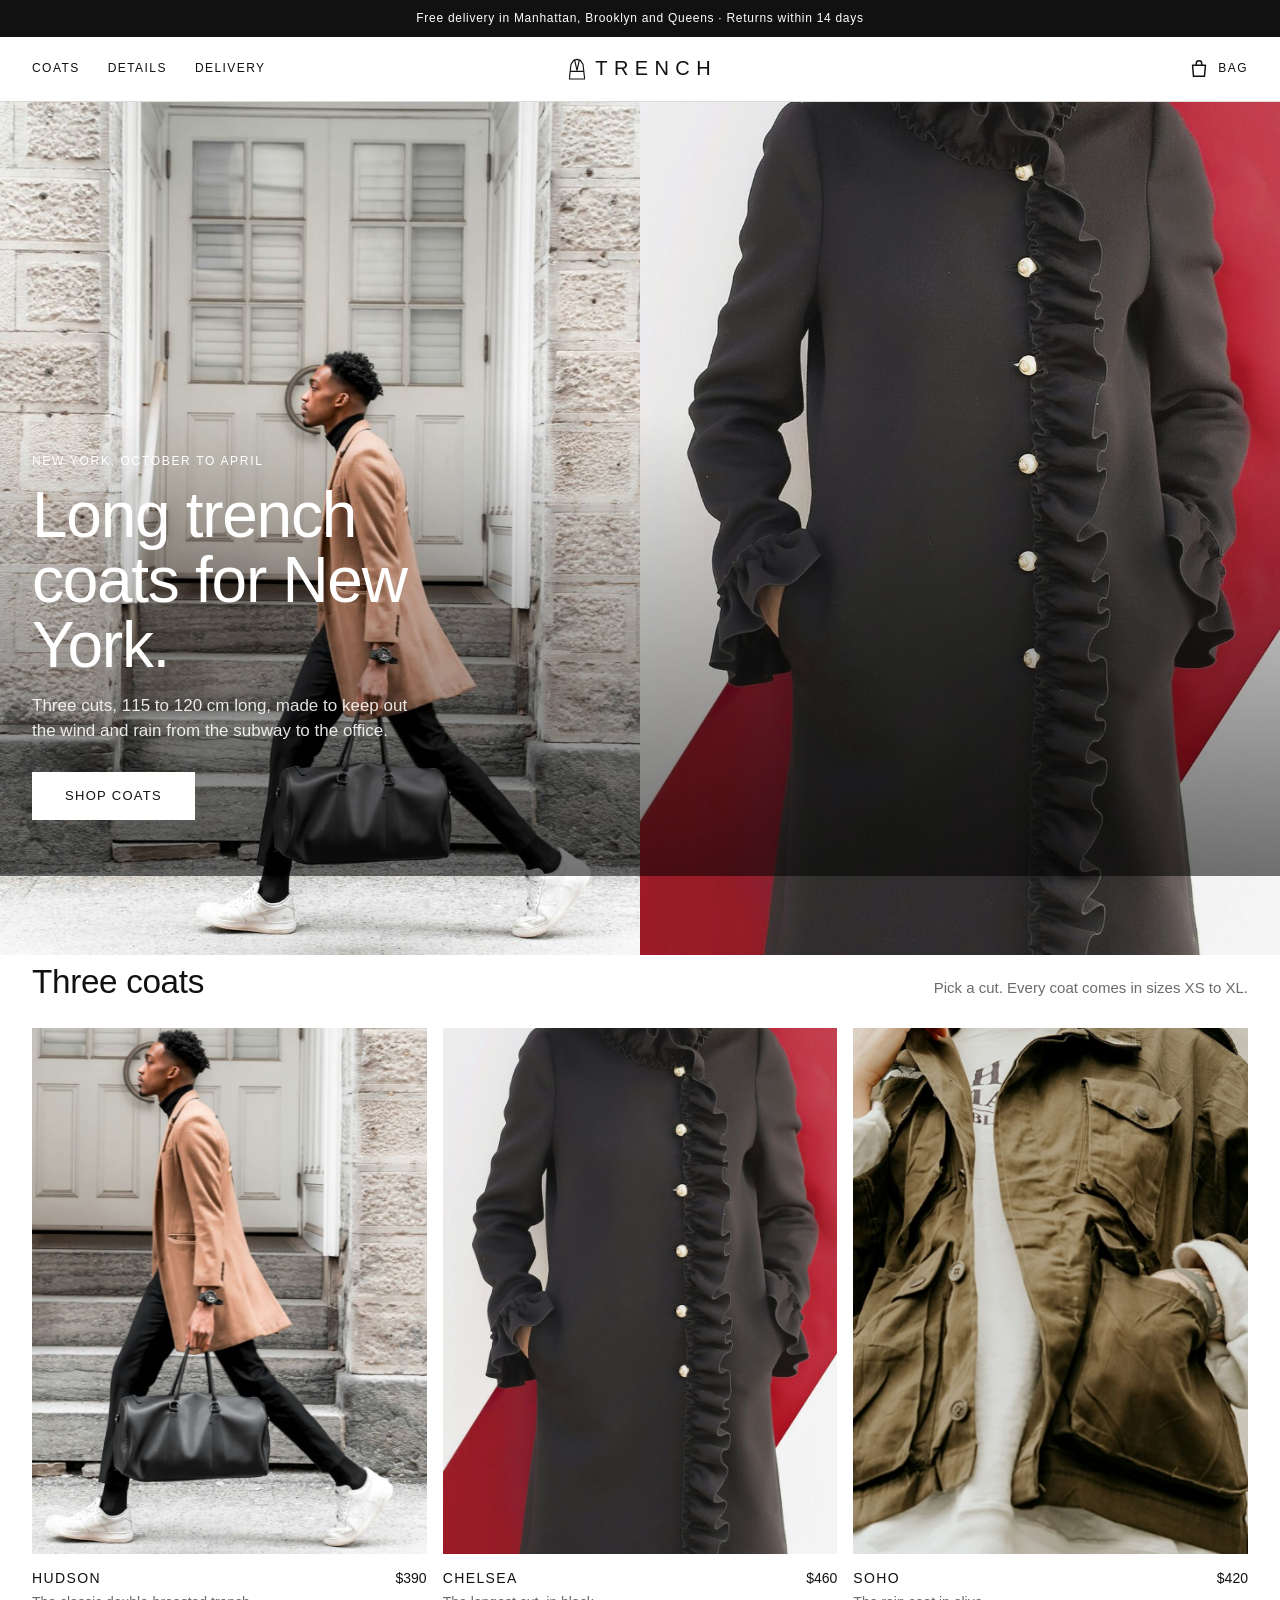
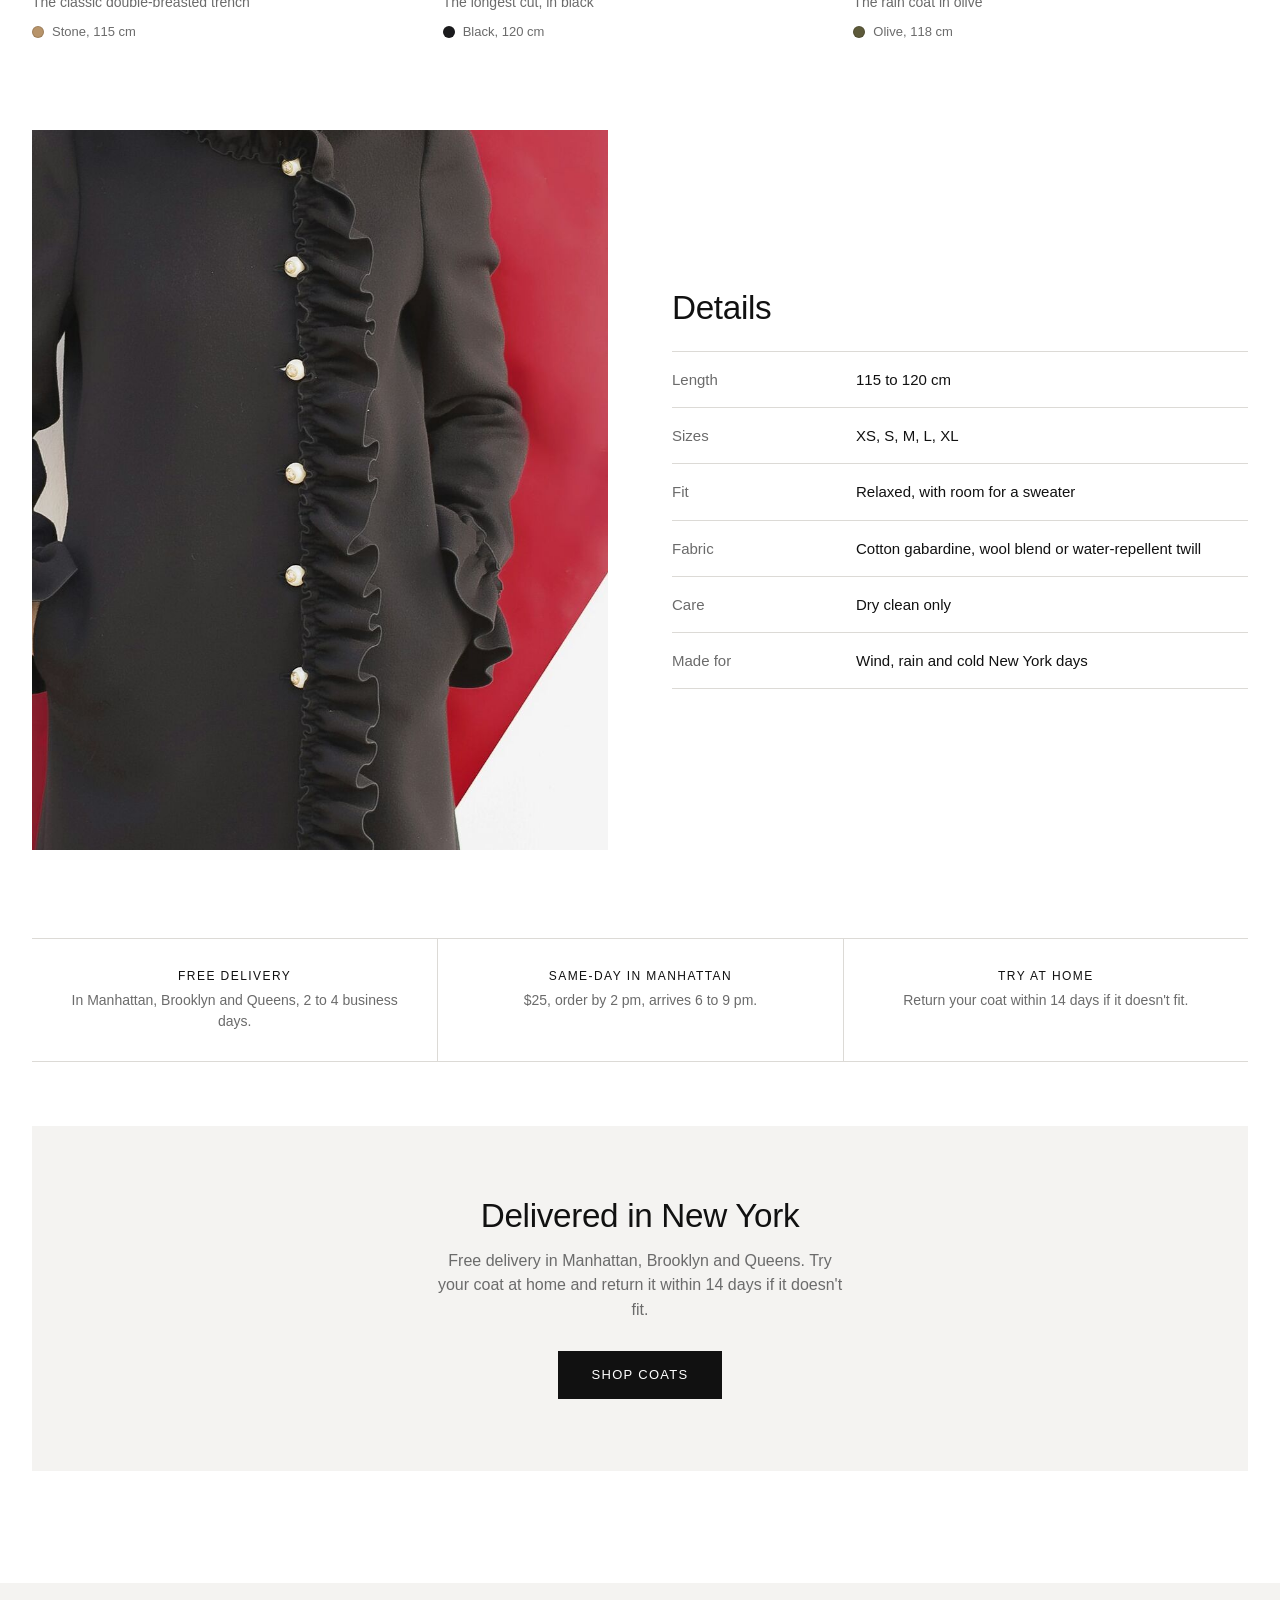
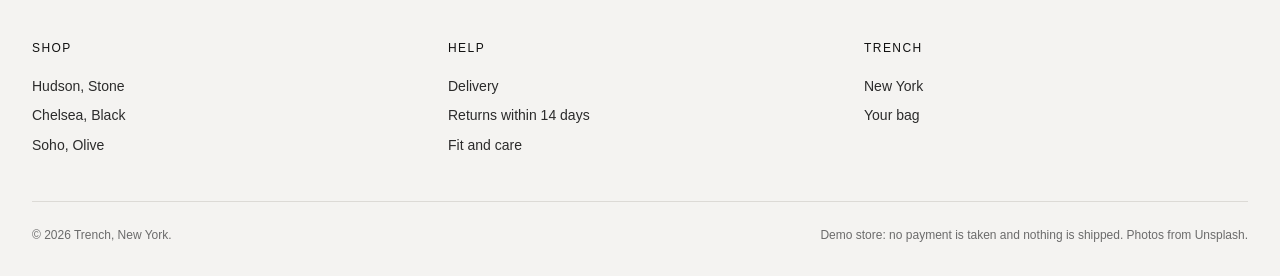
==== commit 4eefb4d9: "Show only modest photos: man in Hudson coat, close-ups of the coat for Chelsea and Soho Co-Authored-" ====
--- a/index.html
+++ b/index.html
@@ -18,8 +18,8 @@
 
     <section class="hero" aria-labelledby="hero-title">
       <div class="hero-media">
-        <img src="assets/products/hudson-front.jpg" alt="Woman in a belted Hudson trench coat on stone steps" width="900" height="1200" fetchpriority="high">
-        <img src="assets/products/chelsea-front.jpg" alt="Woman in a long black Chelsea coat" width="900" height="1200" fetchpriority="high">
+        <img src="assets/products/hudson-look.jpg" alt="Man in a stone Hudson coat walking past stone steps" width="900" height="1200" fetchpriority="high">
+        <img src="assets/products/chelsea-front.jpg" alt="Black Chelsea coat, front" width="900" height="1200" fetchpriority="high">
       </div>
       <div class="hero-copy">
         <p class="eyebrow">New York, October to April</p>
@@ -42,7 +42,7 @@
     <section class="section" id="details" aria-labelledby="details-title">
       <div class="split">
         <div class="split-media">
-          <img src="assets/products/hudson-detail.jpg" alt="Close-up of a stone trench coat collar" width="900" height="1200" loading="lazy">
+          <img src="assets/products/chelsea-detail.jpg" alt="Close-up of the black Chelsea coat buttons" width="900" height="1200" loading="lazy">
         </div>
         <div class="split-copy">
           <h2 id="details-title">Details</h2>
